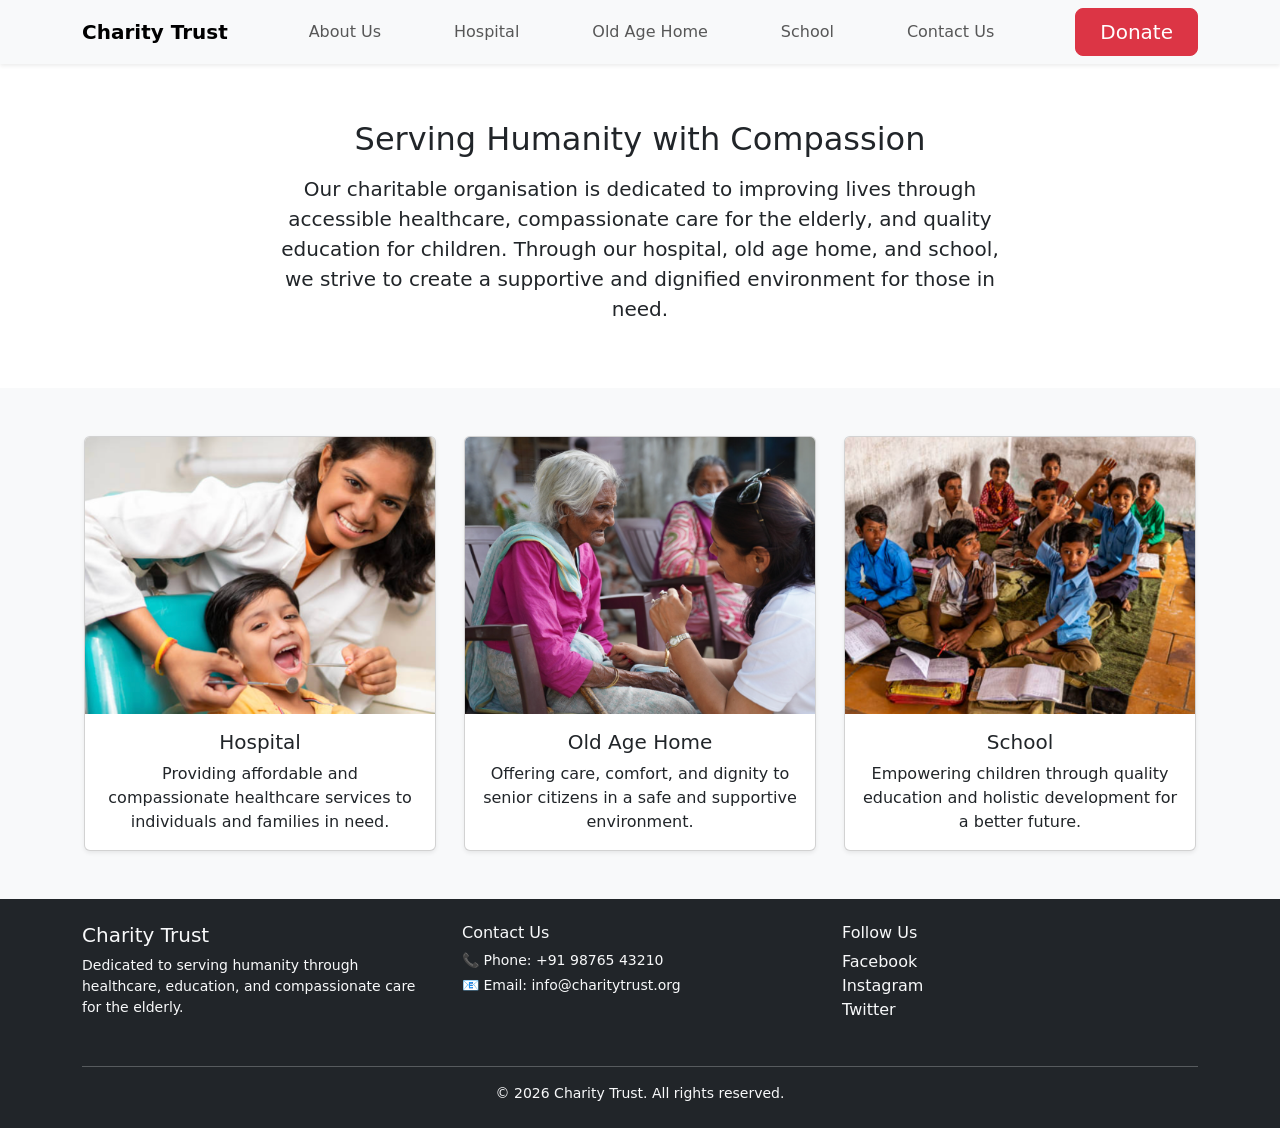
==== index.html @ 0a4627bf "Changing  the spacing of the main nav bar + adding secondary nav bar to Hospital page" ====
<!DOCTYPE html>
<html lang="en">
<head>
    <link rel="stylesheet" href="custom.css">
    <meta charset="UTF-8">
    <meta name="viewport" content="width=device-width, initial-scale=1">

    <title>Charitable Organisation</title>

    <!-- Bootstrap CSS CDN -->
    <link 
      href="https://cdn.jsdelivr.net/npm/bootstrap@5.3.2/dist/css/bootstrap.min.css" 
      rel="stylesheet"
    >

    <!-- Custom CSS (for later) -->
    <link rel="stylesheet" href="css/custom.css">
</head>
<body>
     <!-- NAVBAR (copy from index.html) -->
  <nav class="navbar navbar-expand-lg navbar-light bg-light shadow-sm fixed-top">
    <div class="container">
  
      <!-- Organisation Name -->
      <a class="navbar-brand fw-bold" href="index.html">
        Charity Trust
      </a>
  
      <!-- Mobile toggle -->
      <button class="navbar-toggler" type="button" data-bs-toggle="collapse" data-bs-target="#mainNavbar">
        <span class="navbar-toggler-icon"></span>
      </button>
  
      <!-- Navbar content -->
      <div class="collapse navbar-collapse justify-content-center" id="mainNavbar">

        <ul class="navbar-nav flex-grow-1 justify-content-evenly text-center">
          <li class="nav-item">
            <a class="nav-link" href="about.html">About Us</a>
          </li>
          <li class="nav-item">
            <a class="nav-link" href="hospital.html">Hospital</a>
          </li>
          <li class="nav-item">
            <a class="nav-link" href="old-age-home.html">Old Age Home</a>
          </li>
          <li class="nav-item">
            <a class="nav-link" href="school.html">School</a>
          </li>
          <li class="nav-item">
            <a class="nav-link" href="contact.html">Contact Us</a>
          </li>
        </ul>
      
        <!-- Donate Button -->
        <a href="donate.html" class="btn btn-danger btn-lg ms-lg-3 px-4">
          Donate
        </a>
      
      </div>
      
    </div>
  </nav>

      
    <!--home page intro-->
    <section class="py-5">
        <div class="container">
          <div class="row justify-content-center">
            <div class="col-lg-8 text-center">
      
              <h2 class="mb-3">Serving Humanity with Compassion</h2>
      
              <p class="lead">
                Our charitable organisation is dedicated to improving lives through
                accessible healthcare, compassionate care for the elderly, and
                quality education for children. Through our hospital, old age home,
                and school, we strive to create a supportive and dignified environment
                for those in need.
              </p>
      
            </div>
          </div>
        </div>
      </section>
    
    <!-- home page cards-->
    <section class="py-5 bg-light">
        <div class="container">
      
          <div class="row justify-content-center g-4">
      
            <!-- Hospital Card -->
            <div class="col-lg-4 col-md-6">
              <a href="hospital.html" class="text-decoration-none text-dark">
                <div class="card h-100 shadow-sm mx-auto" style="max-width: 22rem;">
                  <img src="hospital_card_img.png" class="card-img-top" alt="Hospital">
                  <div class="card-body text-center">
                    <h5 class="card-title">Hospital</h5>
                    <p class="card-text">
                      Providing affordable and compassionate healthcare services
                      to individuals and families in need.
                    </p>
                  </div>
                </div>
              </a>
            </div>
      
            <!-- Old Age Home Card -->
            <div class="col-lg-4 col-md-6">
              <a href="old-age-home.html" class="text-decoration-none text-dark">
                <div class="card h-100 shadow-sm mx-auto" style="max-width: 22rem;">
                  <img src="oah_card_img.png" class="card-img-top" alt="Old Age Home">
                  <div class="card-body text-center">
                    <h5 class="card-title">Old Age Home</h5>
                    <p class="card-text">
                      Offering care, comfort, and dignity to senior citizens
                      in a safe and supportive environment.
                    </p>
                  </div>
                </div>
              </a>
            </div>
      
            <!-- School Card -->
            <div class="col-lg-4 col-md-6">
              <a href="school.html" class="text-decoration-none text-dark">
                <div class="card h-100 shadow-sm mx-auto" style="max-width: 22rem;">
                  <img src="school_card_img.png" class="card-img-top" alt="School">
                  <div class="card-body text-center">
                    <h5 class="card-title">School</h5>
                    <p class="card-text">
                      Empowering children through quality education and
                      holistic development for a better future.
                    </p>
                  </div>
                </div>
              </a>
            </div>
      
          </div>
      
        </div>
      </section>

    <!--footer-->
    <footer class="bg-dark text-light py-4">
        <div class="container">
      
          <div class="row">
      
            <!-- Organisation Info -->
            <div class="col-md-4 mb-3">
              <h5>Charity Trust</h5>
              <p class="small">
                Dedicated to serving humanity through healthcare, education,
                and compassionate care for the elderly.
              </p>
            </div>
      
            <!-- Contact Info -->
            <div class="col-md-4 mb-3">
              <h6>Contact Us</h6>
              <p class="small mb-1">📞 Phone: +91 98765 43210</p>
              <p class="small mb-1">📧 Email: info@charitytrust.org</p>
            </div>
      
            <!-- Social Media -->
            <div class="col-md-4 mb-3">
              <h6>Follow Us</h6>
              <a href="#" class="text-light text-decoration-none d-block">Facebook</a>
              <a href="#" class="text-light text-decoration-none d-block">Instagram</a>
              <a href="#" class="text-light text-decoration-none d-block">Twitter</a>
            </div>
      
          </div>
      
          <hr class="border-light">
      
          <div class="text-center small">
            © 2026 Charity Trust. All rights reserved.
          </div>
      
        </div>
      </footer>
      
      
      

    <!-- Content will go here -->

    <!-- Bootstrap JS CDN -->
    <script 
      src="https://cdn.jsdelivr.net/npm/bootstrap@5.3.2/dist/js/bootstrap.bundle.min.js">
    </script>

    <!-- Custom JS (optional) -->
    <script src="js/script.js"></script>

</body>
</html>
---- custom.css ----
html, body {
    height: 100%;
    margin: 0;
  }
  
  body {
    display: flex;
    flex-direction: column;
  }
  
  footer {
    margin-top: auto;
  }
  
  section {
    scroll-margin-top: 70px; /* height of sticky navbar */
  }

  body {
    padding-top: 70px; /* Adjust based on navbar height */
  }
  
  .doctors-row {
    display: flex;
    flex-wrap: wrap;
  }
  
  .doctor-col {
    width: 20%;           /* 5 cards per row */
    padding: 12px;
  }
  
  /* Tablet */
  @media (max-width: 992px) {
    .doctor-col {
      width: 33.33%;      /* 3 per row */
    }
  }
  
  /* Mobile */
  @media (max-width: 576px) {
    .doctor-col {
      width: 50%;         /* 2 per row */
    }
  }

  .doctor-card img {
    height: 180px;
    object-fit: cover;
  }
  
    
/* Height of main navbar */
:root {
  --main-navbar-height: 72px;
  --secondary-navbar-height: 0px;
}

/* Push secondary navbar below main navbar */
.secondary-navbar {
  top: var(--main-navbar-height);
  z-index: 1020; /* below primary navbar (Bootstrap uses 1030) */
}

/* Push page content below both navbars */
body {
  padding-top: calc(
    var(--main-navbar-height) + var(--secondary-navbar-height)
  );
}

/* Anchor link offset (VERY important) */
section {
  scroll-margin-top: calc(
    var(--main-navbar-height) + var(--secondary-navbar-height) + 10px
  );
}
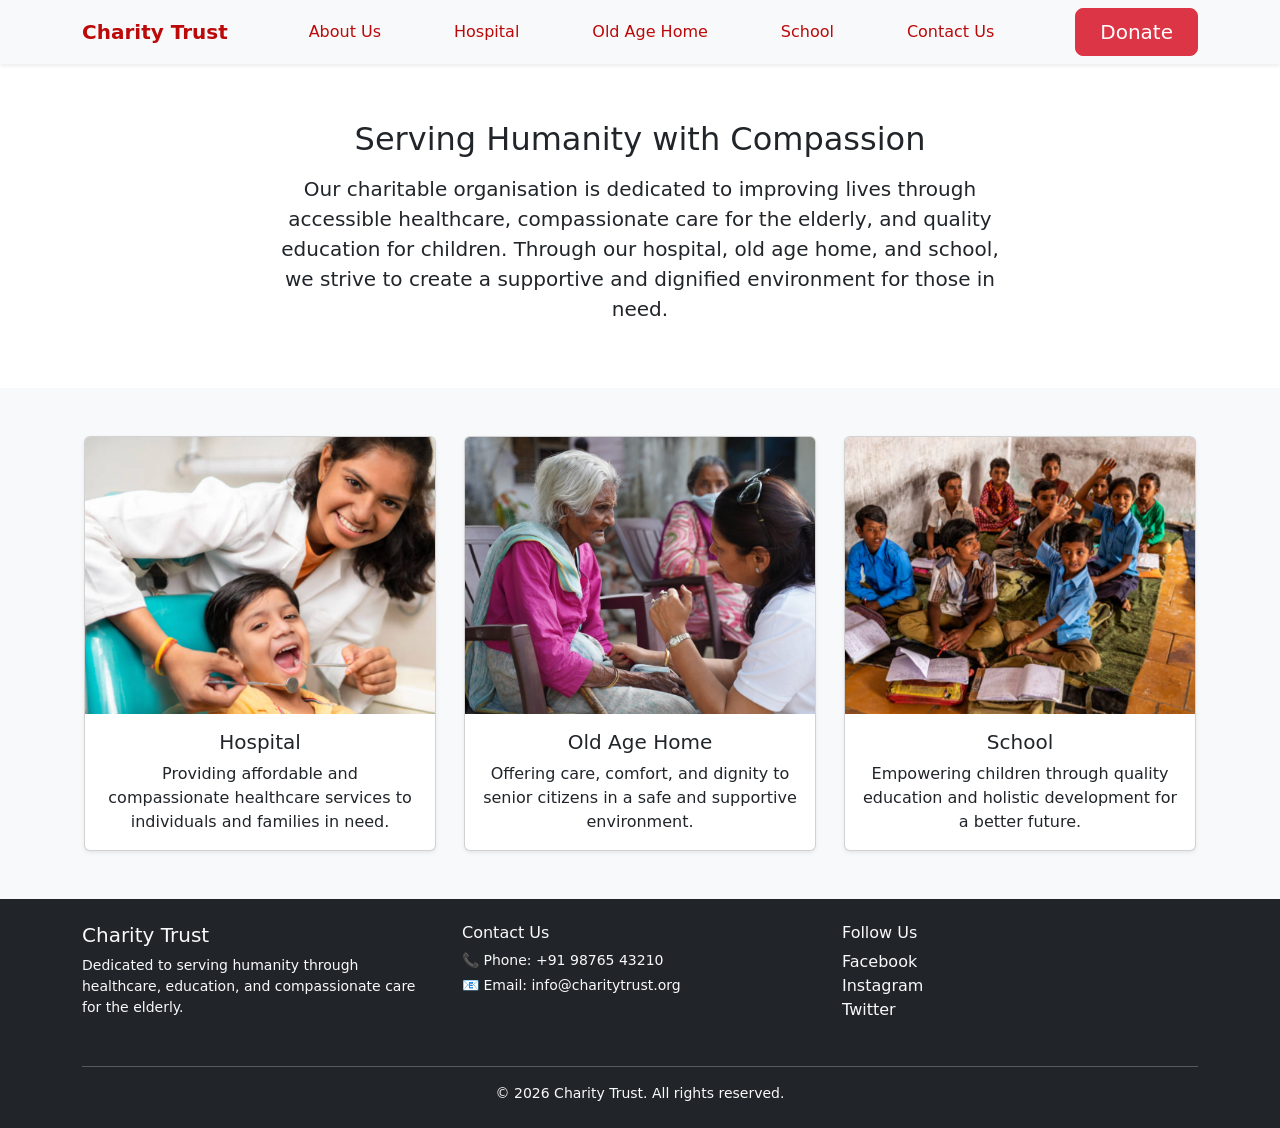
==== commit a2175e1f: "Changed main nav-bar color" ====
--- a/index.html
+++ b/index.html
@@ -22,7 +22,7 @@
     <div class="container">
   
       <!-- Organisation Name -->
-      <a class="navbar-brand fw-bold" href="index.html">
+      <a class="navbar-brand fw-bold" href="index.html" style="color: rgb(188, 9, 9);">
         Charity Trust
       </a>
   
@@ -33,32 +33,47 @@
   
       <!-- Navbar content -->
       <div class="collapse navbar-collapse justify-content-center" id="mainNavbar">
-
+  
         <ul class="navbar-nav flex-grow-1 justify-content-evenly text-center">
           <li class="nav-item">
-            <a class="nav-link" href="about.html">About Us</a>
-          </li>
-          <li class="nav-item">
-            <a class="nav-link" href="hospital.html">Hospital</a>
-          </li>
-          <li class="nav-item">
-            <a class="nav-link" href="old-age-home.html">Old Age Home</a>
-          </li>
-          <li class="nav-item">
-            <a class="nav-link" href="school.html">School</a>
-          </li>
-          <li class="nav-item">
-            <a class="nav-link" href="contact.html">Contact Us</a>
+            <a class="nav-link" href="about.html"
+               style="color: rgb(188, 9, 9)">
+              About Us
+            </a>
+          </li>
+          <li class="nav-item">
+            <a class="nav-link" href="hospital.html"
+               style="color: rgb(188, 9, 9);">
+              Hospital
+            </a>
+          </li>
+          <li class="nav-item">
+            <a class="nav-link" href="old-age-home.html"
+               style="color: rgb(188, 9, 9);">
+              Old Age Home
+            </a>
+          </li>
+          <li class="nav-item">
+            <a class="nav-link" href="school.html"
+               style="color: rgb(188, 9, 9);">
+              School
+            </a>
+          </li>
+          <li class="nav-item">
+            <a class="nav-link" href="contact.html"
+               style="color: rgb(188, 9, 9);">
+              Contact Us
+            </a>
           </li>
         </ul>
-      
+  
         <!-- Donate Button -->
         <a href="donate.html" class="btn btn-danger btn-lg ms-lg-3 px-4">
           Donate
         </a>
-      
+  
       </div>
-      
+  
     </div>
   </nav>
 
--- a/custom.css
+++ b/custom.css
@@ -75,3 +75,6 @@
     var(--main-navbar-height) + var(--secondary-navbar-height) + 10px
   );
 }
+
+
+
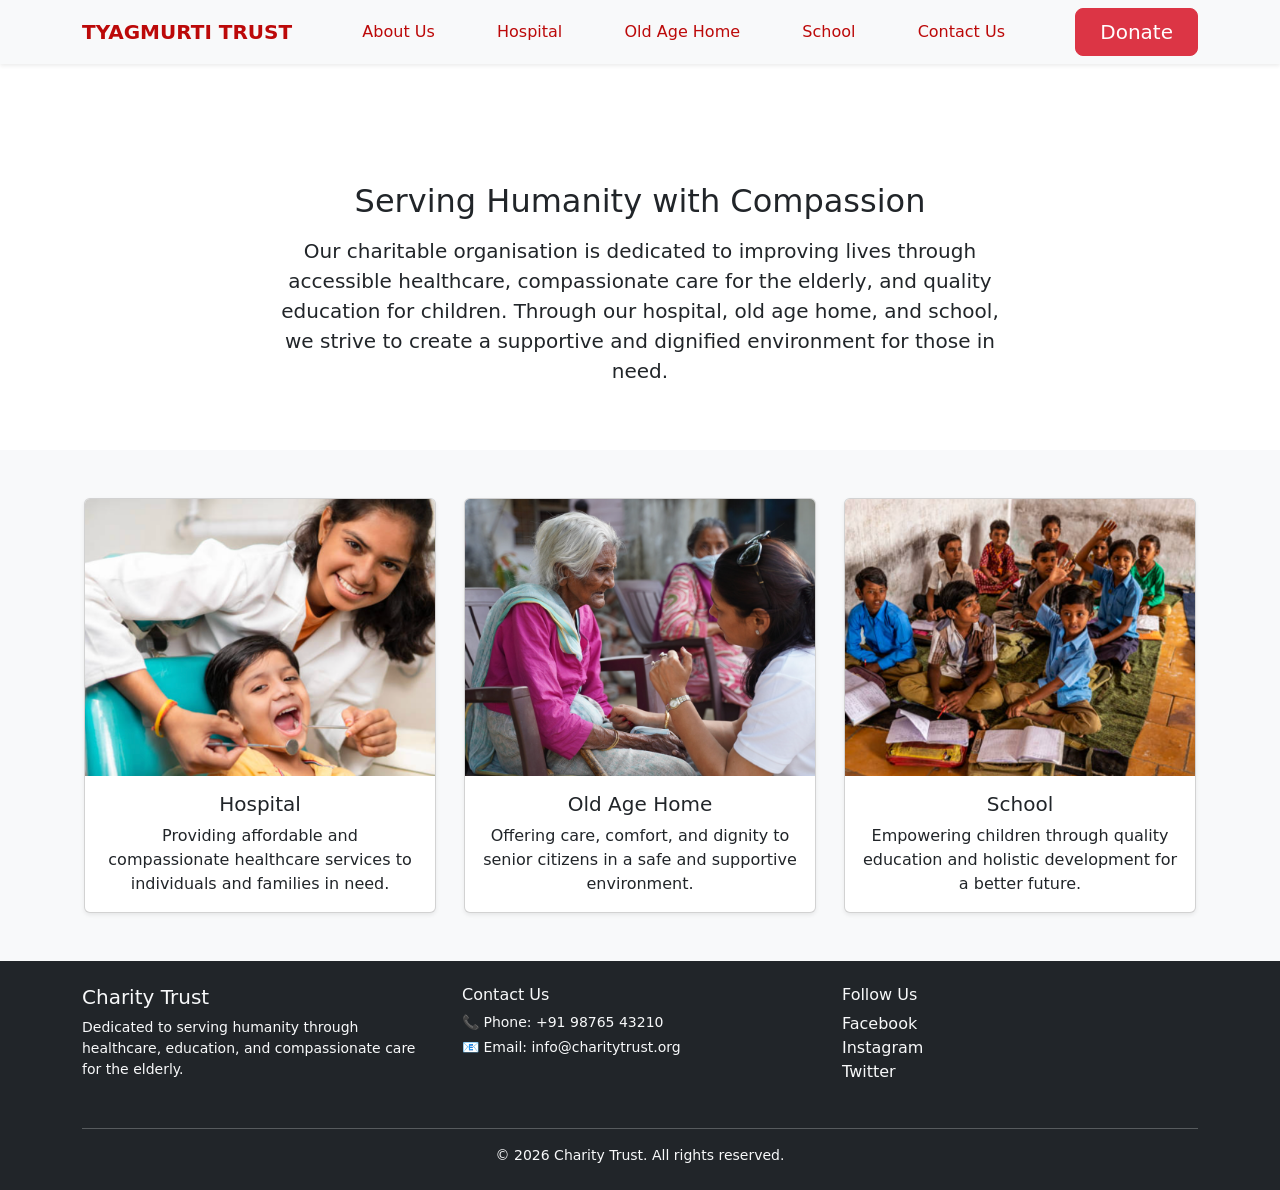
==== commit 9ed998f4: "Changed name of trust" ====
--- a/index.html
+++ b/index.html
@@ -23,7 +23,7 @@
   
       <!-- Organisation Name -->
       <a class="navbar-brand fw-bold" href="index.html" style="color: rgb(188, 9, 9);">
-        Charity Trust
+        TYAGMURTI TRUST
       </a>
   
       <!-- Mobile toggle -->
--- a/custom.css
+++ b/custom.css
@@ -1,80 +1,333 @@
+/* 
+----------------------------------
+----------------------------------
+GLOBAL STYLES & LAYOUT 
+--------------------------------
+--------------------------------*/
+:root {
+  --main-navbar-height: 70px;
+}
+
 html, body {
-    height: 100%;
-    margin: 0;
-  }
-  
-  body {
-    display: flex;
-    flex-direction: column;
-  }
-  
-  footer {
-    margin-top: auto;
-  }
-  
-  section {
-    scroll-margin-top: 70px; /* height of sticky navbar */
-  }
-
-  body {
-    padding-top: 70px; /* Adjust based on navbar height */
-  }
-  
-  .doctors-row {
-    display: flex;
-    flex-wrap: wrap;
-  }
-  
-  .doctor-col {
-    width: 20%;           /* 5 cards per row */
-    padding: 12px;
-  }
-  
-  /* Tablet */
-  @media (max-width: 992px) {
-    .doctor-col {
-      width: 33.33%;      /* 3 per row */
-    }
-  }
-  
-  /* Mobile */
-  @media (max-width: 576px) {
-    .doctor-col {
-      width: 50%;         /* 2 per row */
-    }
-  }
-
-  .doctor-card img {
-    height: 180px;
-    object-fit: cover;
-  }
-  
-    
-/* Height of main navbar */
-:root {
-  --main-navbar-height: 72px;
-  --secondary-navbar-height: 0px;
-}
-
-/* Push secondary navbar below main navbar */
-.secondary-navbar {
-  top: var(--main-navbar-height);
-  z-index: 1020; /* below primary navbar (Bootstrap uses 1030) */
-}
-
-/* Push page content below both navbars */
+  height: 100%;
+  margin: 0;
+}
+
 body {
-  padding-top: calc(
-    var(--main-navbar-height) + var(--secondary-navbar-height)
-  );
-}
-
-/* Anchor link offset (VERY important) */
+  display: flex;
+  flex-direction: column;
+  padding-top: calc(var(--main-navbar-height) + 64px);
+}
+
+footer {
+  margin-top: auto;
+}
+
 section {
   scroll-margin-top: calc(
     var(--main-navbar-height) + var(--secondary-navbar-height) + 10px
   );
 }
 
-
-
+/* 
+----------------------------------
+----------------------------------
+SECONDARY NAVIGATION 
+----------------------------------*/
+----------------------------------
+.secondary-navbar {
+  top: 1000px;
+  z-index: 1020; /* below primary navbar */
+}
+
+#secondaryNavbar {
+  background-color: #d6d6d6 !important;
+}
+
+#secondaryNavbar .nav-link,
+#secondaryNavbar .navbar-brand {
+  color: #333;
+}
+
+.side-nav .nav-link {
+  color: #222;
+  padding: 0.65rem 1rem;
+  border-radius: 6px;
+  margin: 4px 0;
+  transition: background-color 0.2s ease, color 0.2s ease;
+}
+
+.side-nav .nav-link:hover {
+  background-color: #c2c2c2;
+  color: #000;
+}
+
+.side-nav .nav-link.active {
+  background-color: #b0b0b0;
+  color: #000;
+  font-weight: 600;
+}
+
+/* 
+----------------------------------
+----------------------------------
+PRIMARY NAVIGATION 
+----------------------------------
+----------------------------------
+*/
+#primaryNavbar .nav-link.active {
+  background-color: transparent !important;
+}
+
+#primaryNavbar .nav-link {
+  position: relative;
+  font-weight: 500;
+}
+
+#primaryNavbar .nav-link.active::after {
+  content: "";
+  position: absolute;
+  left: 0;
+  bottom: -5px;
+  width: 100%;
+  height: 3px;
+  background-color: rgb(188, 9, 9);
+  border-radius: 2px;
+}
+
+
+/* 
+----------------------------------
+----------------------------------
+DOCTOR CARDS & GRID 
+----------------------------------
+----------------------------------*/
+.doctors-row {
+  display: flex;
+  flex-wrap: wrap;
+}
+
+.doctor-col {
+  width: 20%;           /* 5 cards per row */
+  padding: 12px;
+}
+
+.doctor-card img {
+  height: 180px;
+  object-fit: cover;
+}
+
+@media (max-width: 992px) {
+  .doctor-col {
+    width: 33.33%;      /* 3 per row */
+  }
+}
+
+@media (max-width: 576px) {
+  .doctor-col {
+    width: 50%;         /* 2 per row */
+  }
+}
+
+/* 
+----------------------------------
+----------------------------------
+GALLERY & MASONRY 
+----------------------------------
+----------------------------------*/
+.gallery-masonry {
+  column-count: 3;
+  column-gap: 1.5rem;
+}
+
+.gallery-item {
+  break-inside: avoid;
+  margin-bottom: 1.5rem;
+  position: relative;
+  overflow: hidden;
+}
+
+.gallery-item img {
+  width: 100%;
+  display: block;
+  border-radius: 4px;
+}
+
+.gallery-item figcaption {
+  position: absolute;
+  inset: 0;
+  background: rgba(0, 0, 0, 0.55);
+  color: #fff;
+  display: flex;
+  align-items: center;
+  justify-content: center;
+  text-align: center;
+  font-size: 0.95rem;
+  opacity: 0;
+  transition: opacity 0.3s ease;
+  padding: 1rem;
+}
+
+@media (hover: hover) {
+  .gallery-item:hover figcaption {
+    opacity: 1;
+  }
+}
+
+@media (max-width: 768px) {
+  .gallery-masonry {
+    column-count: 1;
+  }
+
+  .gallery-item figcaption {
+    position: static;
+    background: none;
+    color: #333;
+    opacity: 1;
+    font-size: 0.9rem;
+    padding: 0.5rem 0 0;
+    text-align: left;
+  }
+}
+
+/* 
+----------------------------------
+----------------------------------
+SHARED HEADING ELEMENTS 
+----------------------------------
+----------------------------------*/
+.heading-overlay {
+  background: rgba(0, 0, 0, 0.45); /* controls translucency */
+  width: 100%;
+  height: 100%;
+  display: flex;
+  align-items: center;
+  padding: 4rem 0;
+}
+
+/* HOSPITAL SECTION */
+.hospital-heading {
+  background-image: url("hospital_page_heading.png");
+  background-size: cover;
+  background-position: center;
+  background-repeat: no-repeat;
+  min-height: 300px;
+  display: flex;
+  align-items: center;
+}
+
+.hospital-name {
+  color: #ffffff;
+  font-size: 2.5rem;
+  font-weight: 600;
+  letter-spacing: 0.5px;
+  margin-bottom: 0.5rem;
+}
+
+.hospital-tagline {
+  color: #eaeaea;
+  font-size: 1.1rem;
+  font-weight: 400;
+}
+
+@media (max-width: 768px) {
+  .hospital-heading {
+    min-height: 220px;
+  }
+  .hospital-name {
+    font-size: 2rem;
+  }
+  .hospital-tagline {
+    font-size: 1rem;
+  }
+}
+
+/* 
+----------------------------------
+----------------------------------
+SCHOOL SECTION 
+----------------------------------
+----------------------------------*/
+.school-heading {
+  background-image: url("school_page_heading.png");
+  background-size: cover;
+  background-position: center;
+  background-repeat: no-repeat;
+  min-height: 300px;
+  display: flex;
+  align-items: center;
+}
+
+.school-name {
+  color: #ffffff;
+  font-size: 2.5rem;
+  font-weight: 600;
+  letter-spacing: 0.5px;
+  margin-bottom: 0.5rem;
+}
+
+.school-tagline {
+  color: #eaeaea;
+  font-size: 1.1rem;
+  font-weight: 400;
+}
+
+/* 
+----------------------------------
+----------------------------------
+OLD AGE HOME SECTION 
+----------------------------------
+----------------------------------*/
+.old-age-home-heading{
+  background-image: url("oah_page_heading.png");
+  background-size: cover;
+  background-position: center;
+  background-repeat: no-repeat;
+  min-height: 300px;
+  display: flex;
+  align-items: center;
+}
+
+.oah-name {
+  color: #ffffff;
+  font-size: 2.5rem;
+  font-weight: 600;
+  letter-spacing: 0.5px;
+  margin-bottom: 0.5rem;
+}
+
+.oah-tagline {
+  color: #eaeaea;
+  font-size: 1.1rem;
+  font-weight: 400;
+}
+
+/* 
+----------------------------------
+----------------------------------
+DEPRECATED / COMMENTED STYLES 
+MAKING GALLERY IMAGES SMALLER
+----------------------------------
+----------------------------------
+.gallery-masonry {
+  column-count: 4;       
+  column-gap: 15px;
+}
+
+.gallery-item {
+  margin-bottom: 15px;
+}
+
+.gallery-item img {
+  width: 90%;            
+  display: block;
+  margin: 0 auto;       
+  border-radius: 8px;
+}
+
+.gallery-item figcaption {
+  text-align: center;
+  font-size: 0.9rem;
+  margin-top: 6px;
+}
+*/
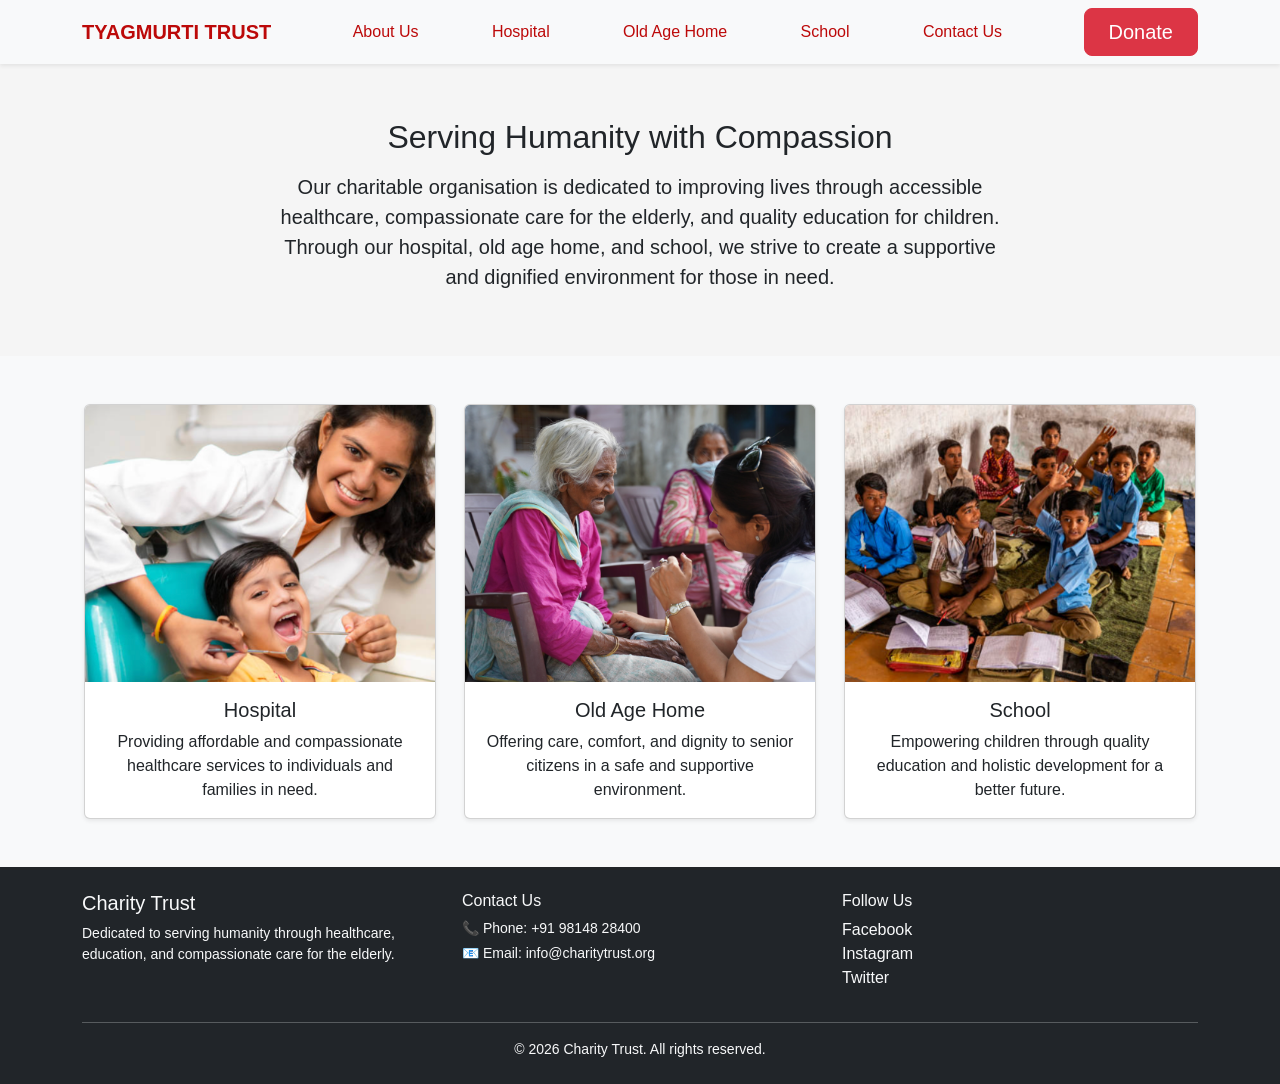
==== commit 5bec9512: "cleaning up code : creating common file for navbars and footer; creating common css file" ====
--- a/index.html
+++ b/index.html
@@ -1,217 +1,98 @@
 <!DOCTYPE html>
 <html lang="en">
 <head>
-    <link rel="stylesheet" href="custom.css">
-    <meta charset="UTF-8">
-    <meta name="viewport" content="width=device-width, initial-scale=1">
+  <meta charset="UTF-8">
+  <meta name="viewport" content="width=device-width, initial-scale=1">
+  <title>Charitable Organisation | Tyagmurti Trust</title>
 
-    <title>Charitable Organisation</title>
+  <link href="https://cdn.jsdelivr.net/npm/bootstrap@5.3.2/dist/css/bootstrap.min.css" rel="stylesheet">
+  <link rel="stylesheet" href="css/custom.css">
+</head>
 
-    <!-- Bootstrap CSS CDN -->
-    <link 
-      href="https://cdn.jsdelivr.net/npm/bootstrap@5.3.2/dist/css/bootstrap.min.css" 
-      rel="stylesheet"
-    >
+<body data-page="index">
 
-    <!-- Custom CSS (for later) -->
-    <link rel="stylesheet" href="css/custom.css">
-</head>
-<body>
-     <!-- NAVBAR (copy from index.html) -->
-  <nav class="navbar navbar-expand-lg navbar-light bg-light shadow-sm fixed-top">
+  <!-- Primary navbar injected here by navbar-loader.js -->
+  <div id="primary-navbar-placeholder"></div>
+
+  <!-- Home intro -->
+  <section class="py-5">
     <div class="container">
-  
-      <!-- Organisation Name -->
-      <a class="navbar-brand fw-bold" href="index.html" style="color: rgb(188, 9, 9);">
-        TYAGMURTI TRUST
-      </a>
-  
-      <!-- Mobile toggle -->
-      <button class="navbar-toggler" type="button" data-bs-toggle="collapse" data-bs-target="#mainNavbar">
-        <span class="navbar-toggler-icon"></span>
-      </button>
-  
-      <!-- Navbar content -->
-      <div class="collapse navbar-collapse justify-content-center" id="mainNavbar">
-  
-        <ul class="navbar-nav flex-grow-1 justify-content-evenly text-center">
-          <li class="nav-item">
-            <a class="nav-link" href="about.html"
-               style="color: rgb(188, 9, 9)">
-              About Us
-            </a>
-          </li>
-          <li class="nav-item">
-            <a class="nav-link" href="hospital.html"
-               style="color: rgb(188, 9, 9);">
-              Hospital
-            </a>
-          </li>
-          <li class="nav-item">
-            <a class="nav-link" href="old-age-home.html"
-               style="color: rgb(188, 9, 9);">
-              Old Age Home
-            </a>
-          </li>
-          <li class="nav-item">
-            <a class="nav-link" href="school.html"
-               style="color: rgb(188, 9, 9);">
-              School
-            </a>
-          </li>
-          <li class="nav-item">
-            <a class="nav-link" href="contact.html"
-               style="color: rgb(188, 9, 9);">
-              Contact Us
-            </a>
-          </li>
-        </ul>
-  
-        <!-- Donate Button -->
-        <a href="donate.html" class="btn btn-danger btn-lg ms-lg-3 px-4">
-          Donate
-        </a>
-  
+      <div class="row justify-content-center">
+        <div class="col-lg-8 text-center">
+          <h2 class="mb-3">Serving Humanity with Compassion</h2>
+          <p class="lead">
+            Our charitable organisation is dedicated to improving lives through
+            accessible healthcare, compassionate care for the elderly, and
+            quality education for children. Through our hospital, old age home,
+            and school, we strive to create a supportive and dignified environment
+            for those in need.
+          </p>
+        </div>
       </div>
-  
     </div>
-  </nav>
+  </section>
 
-      
-    <!--home page intro-->
-    <section class="py-5">
-        <div class="container">
-          <div class="row justify-content-center">
-            <div class="col-lg-8 text-center">
-      
-              <h2 class="mb-3">Serving Humanity with Compassion</h2>
-      
-              <p class="lead">
-                Our charitable organisation is dedicated to improving lives through
-                accessible healthcare, compassionate care for the elderly, and
-                quality education for children. Through our hospital, old age home,
-                and school, we strive to create a supportive and dignified environment
-                for those in need.
-              </p>
-      
+  <!-- Service cards -->
+  <section class="py-5 bg-light">
+    <div class="container">
+      <div class="row justify-content-center g-4">
+
+        <!-- Hospital Card -->
+        <div class="col-lg-4 col-md-6">
+          <a href="hospital.html" class="text-decoration-none text-dark">
+            <div class="card h-100 shadow-sm mx-auto" style="max-width: 22rem;">
+              <img src="images/home_images/hospital_card_img.png" class="card-img-top" alt="Hospital">
+              <div class="card-body text-center">
+                <h5 class="card-title">Hospital</h5>
+                <p class="card-text">
+                  Providing affordable and compassionate healthcare services
+                  to individuals and families in need.
+                </p>
+              </div>
             </div>
-          </div>
+          </a>
         </div>
-      </section>
-    
-    <!-- home page cards-->
-    <section class="py-5 bg-light">
-        <div class="container">
-      
-          <div class="row justify-content-center g-4">
-      
-            <!-- Hospital Card -->
-            <div class="col-lg-4 col-md-6">
-              <a href="hospital.html" class="text-decoration-none text-dark">
-                <div class="card h-100 shadow-sm mx-auto" style="max-width: 22rem;">
-                  <img src="hospital_card_img.png" class="card-img-top" alt="Hospital">
-                  <div class="card-body text-center">
-                    <h5 class="card-title">Hospital</h5>
-                    <p class="card-text">
-                      Providing affordable and compassionate healthcare services
-                      to individuals and families in need.
-                    </p>
-                  </div>
-                </div>
-              </a>
+
+        <!-- Old Age Home Card -->
+        <div class="col-lg-4 col-md-6">
+          <a href="old-age-home.html" class="text-decoration-none text-dark">
+            <div class="card h-100 shadow-sm mx-auto" style="max-width: 22rem;">
+              <img src="images/home_images/oah_card_img.png" class="card-img-top" alt="Old Age Home">
+              <div class="card-body text-center">
+                <h5 class="card-title">Old Age Home</h5>
+                <p class="card-text">
+                  Offering care, comfort, and dignity to senior citizens
+                  in a safe and supportive environment.
+                </p>
+              </div>
             </div>
-      
-            <!-- Old Age Home Card -->
-            <div class="col-lg-4 col-md-6">
-              <a href="old-age-home.html" class="text-decoration-none text-dark">
-                <div class="card h-100 shadow-sm mx-auto" style="max-width: 22rem;">
-                  <img src="oah_card_img.png" class="card-img-top" alt="Old Age Home">
-                  <div class="card-body text-center">
-                    <h5 class="card-title">Old Age Home</h5>
-                    <p class="card-text">
-                      Offering care, comfort, and dignity to senior citizens
-                      in a safe and supportive environment.
-                    </p>
-                  </div>
-                </div>
-              </a>
+          </a>
+        </div>
+
+        <!-- School Card -->
+        <div class="col-lg-4 col-md-6">
+          <a href="school.html" class="text-decoration-none text-dark">
+            <div class="card h-100 shadow-sm mx-auto" style="max-width: 22rem;">
+              <img src="images/home_images/school_card_img.png" class="card-img-top" alt="School">
+              <div class="card-body text-center">
+                <h5 class="card-title">School</h5>
+                <p class="card-text">
+                  Empowering children through quality education and
+                  holistic development for a better future.
+                </p>
+              </div>
             </div>
-      
-            <!-- School Card -->
-            <div class="col-lg-4 col-md-6">
-              <a href="school.html" class="text-decoration-none text-dark">
-                <div class="card h-100 shadow-sm mx-auto" style="max-width: 22rem;">
-                  <img src="school_card_img.png" class="card-img-top" alt="School">
-                  <div class="card-body text-center">
-                    <h5 class="card-title">School</h5>
-                    <p class="card-text">
-                      Empowering children through quality education and
-                      holistic development for a better future.
-                    </p>
-                  </div>
-                </div>
-              </a>
-            </div>
-      
-          </div>
-      
+          </a>
         </div>
-      </section>
 
-    <!--footer-->
-    <footer class="bg-dark text-light py-4">
-        <div class="container">
-      
-          <div class="row">
-      
-            <!-- Organisation Info -->
-            <div class="col-md-4 mb-3">
-              <h5>Charity Trust</h5>
-              <p class="small">
-                Dedicated to serving humanity through healthcare, education,
-                and compassionate care for the elderly.
-              </p>
-            </div>
-      
-            <!-- Contact Info -->
-            <div class="col-md-4 mb-3">
-              <h6>Contact Us</h6>
-              <p class="small mb-1">📞 Phone: +91 98765 43210</p>
-              <p class="small mb-1">📧 Email: info@charitytrust.org</p>
-            </div>
-      
-            <!-- Social Media -->
-            <div class="col-md-4 mb-3">
-              <h6>Follow Us</h6>
-              <a href="#" class="text-light text-decoration-none d-block">Facebook</a>
-              <a href="#" class="text-light text-decoration-none d-block">Instagram</a>
-              <a href="#" class="text-light text-decoration-none d-block">Twitter</a>
-            </div>
-      
-          </div>
-      
-          <hr class="border-light">
-      
-          <div class="text-center small">
-            © 2026 Charity Trust. All rights reserved.
-          </div>
-      
-        </div>
-      </footer>
-      
-      
-      
+      </div>
+    </div>
+  </section>
 
-    <!-- Content will go here -->
+  <!-- Footer injected here by navbar-loader.js -->
+  <div id="footer-placeholder"></div>
 
-    <!-- Bootstrap JS CDN -->
-    <script 
-      src="https://cdn.jsdelivr.net/npm/bootstrap@5.3.2/dist/js/bootstrap.bundle.min.js">
-    </script>
-
-    <!-- Custom JS (optional) -->
-    <script src="js/script.js"></script>
-
+  <script src="https://cdn.jsdelivr.net/npm/bootstrap@5.3.2/dist/js/bootstrap.bundle.min.js"></script>
+  <script src="js/navbar-loader.js" defer></script>
 </body>
-</html>
-
+</html>
--- a/css/custom.css
+++ b/css/custom.css
@@ -0,0 +1,306 @@
+/* =============================================================
+   custom.css — Tyagmurti Trust Website
+   All styles for this project live here.
+   Sections:
+     1. CSS Variables & Reset
+     2. Base / Body
+     3. Primary Navbar
+     4. Secondary Navbar
+     5. Page Heading Banners
+     6. Doctor Cards & Grid
+     7. Gallery (Masonry)
+     8. Footer
+     9. Utilities / Deprecated
+   ============================================================= */
+
+
+/* ─────────────────────────────────────────────────────────────
+   1. CSS VARIABLES & RESET
+   ───────────────────────────────────────────────────────────── */
+   :root {
+    --brand-red:              rgb(188, 9, 9);
+    --secondary-navbar-bg:    #d6d6d6;
+    --secondary-navbar-hover: #c2c2c2;
+    --secondary-navbar-active:#b0b0b0;
+    --secondary-link-color:   #222;
+  }
+  
+  html, body {
+    height: 100%;
+    margin: 0;
+  }
+  
+  
+  /* ─────────────────────────────────────────────────────────────
+     2. BASE / BODY
+     (Merged from style.css)
+     ───────────────────────────────────────────────────────────── */
+  body {
+    font-family: Arial, sans-serif;
+    background-color: #f5f5f5;
+    display: flex;
+    flex-direction: column;
+  
+    /* Default top padding for pages WITHOUT a secondary navbar.
+       Pages with a secondary navbar override this dynamically
+       via navbar-loader.js */
+    padding-top: 70px;
+  }
+  
+  footer {
+    margin-top: auto;
+  }
+  
+  /* Offset anchor scrolling so fixed navbars don't overlap headings.
+     Pages with a secondary navbar override this dynamically via JS. */
+  section[id] {
+    scroll-margin-top: 80px;
+  }
+  
+  
+  /* ─────────────────────────────────────────────────────────────
+     3. PRIMARY NAVBAR
+     ───────────────────────────────────────────────────────────── */
+  
+  /* Underline indicator for the active page link */
+  #primaryNavbar .nav-link {
+    position: relative;
+    font-weight: 500;
+  }
+  
+  #primaryNavbar .nav-link.active {
+    background-color: transparent !important;
+  }
+  
+  #primaryNavbar .nav-link.active::after {
+    content: "";
+    position: absolute;
+    left: 0;
+    bottom: -5px;
+    width: 100%;
+    height: 3px;
+    background-color: var(--brand-red);
+    border-radius: 2px;
+  }
+  
+  
+  /* ─────────────────────────────────────────────────────────────
+     4. SECONDARY NAVBAR
+     Fixed just below the primary navbar via navbar-loader.js.
+     ───────────────────────────────────────────────────────────── */
+  #secondaryNavbar {
+    position: fixed;
+    /* `top` is set dynamically by navbar-loader.js */
+    width: 100%;
+    z-index: 1029; /* one below Bootstrap's fixed-top (1030) */
+    background-color: var(--secondary-navbar-bg) !important;
+  }
+  
+  #secondaryNavbar .navbar-brand,
+  #secondaryNavbar .nav-link {
+    color: #333;
+  }
+  
+  /* Link states */
+  .side-nav .nav-link {
+    color: var(--secondary-link-color);
+    padding: 0.65rem 1rem;
+    border-radius: 6px;
+    margin: 4px 0;
+    transition: background-color 0.2s ease, color 0.2s ease;
+  }
+  
+  .side-nav .nav-link:hover {
+    background-color: var(--secondary-navbar-hover);
+    color: #000;
+  }
+  
+  .side-nav .nav-link.active {
+    background-color: var(--secondary-navbar-active);
+    color: #000;
+    font-weight: 600;
+  }
+  
+  
+  /* ─────────────────────────────────────────────────────────────
+     5. PAGE HEADING BANNERS
+     Full-width hero image at the top of Hospital / OAH / School.
+     ───────────────────────────────────────────────────────────── */
+  
+  /* Shared overlay that darkens every banner image */
+  .heading-overlay {
+    background: rgba(0, 0, 0, 0.45);
+    width: 100%;
+    height: 100%;
+    display: flex;
+    align-items: center;
+    padding: 4rem 0;
+  }
+  
+  /* Shared text styles used by all three banners */
+  .hospital-name,
+  .oah-name,
+  .school-name {
+    color: #ffffff;
+    font-size: 2.5rem;
+    font-weight: 600;
+    letter-spacing: 0.5px;
+    margin-bottom: 0.5rem;
+  }
+  
+  .hospital-tagline,
+  .oah-tagline,
+  .school-tagline {
+    color: #eaeaea;
+    font-size: 1.1rem;
+    font-weight: 400;
+  }
+  
+  /* --- Hospital banner --- */
+  .hospital-heading {
+    background-image: url("../images/hospital_images/hospital_page_heading.png");
+    background-size: cover;
+    background-position: center;
+    background-repeat: no-repeat;
+    min-height: 300px;
+    display: flex;
+    align-items: center;
+  }
+  
+  /* --- Old Age Home banner --- */
+  .old-age-home-heading {
+    background-image: url("../images/oah_images/oah_page_heading.png");
+    background-size: cover;
+    background-position: center;
+    background-repeat: no-repeat;
+    min-height: 300px;
+    display: flex;
+    align-items: center;
+  }
+  
+  /* --- School banner --- */
+  .school-heading {
+    background-image: url("../images/school_images/school_page_heading.png");
+    background-size: cover;
+    background-position: center;
+    background-repeat: no-repeat;
+    min-height: 300px;
+    display: flex;
+    align-items: center;
+  }
+  
+  /* Responsive: shrink banner height on small screens */
+  @media (max-width: 768px) {
+    .hospital-heading,
+    .old-age-home-heading,
+    .school-heading {
+      min-height: 220px;
+    }
+  
+    .hospital-name,
+    .oah-name,
+    .school-name {
+      font-size: 2rem;
+    }
+  
+    .hospital-tagline,
+    .oah-tagline,
+    .school-tagline {
+      font-size: 1rem;
+    }
+  }
+  
+  
+  /* ─────────────────────────────────────────────────────────────
+     6. DOCTOR CARDS & GRID
+     ───────────────────────────────────────────────────────────── */
+  .doctors-row {
+    display: flex;
+    flex-wrap: wrap;
+  }
+  
+  .doctor-col {
+    width: 20%; /* 5 cards per row on large screens */
+    padding: 12px;
+  }
+  
+  .doctor-card img {
+    height: 180px;
+    object-fit: cover;
+  }
+  
+  @media (max-width: 992px) {
+    .doctor-col { width: 33.33%; } /* 3 per row */
+  }
+  
+  @media (max-width: 576px) {
+    .doctor-col { width: 50%; }    /* 2 per row */
+  }
+  
+  
+  /* ─────────────────────────────────────────────────────────────
+     7. GALLERY (MASONRY LAYOUT)
+     ───────────────────────────────────────────────────────────── */
+  .gallery-masonry {
+    column-count: 3;
+    column-gap: 1.5rem;
+  }
+  
+  .gallery-item {
+    break-inside: avoid;
+    margin-bottom: 1.5rem;
+    position: relative;
+    overflow: hidden;
+  }
+  
+  .gallery-item img {
+    width: 100%;
+    display: block;
+    border-radius: 4px;
+  }
+  
+  /* Caption: hidden by default, revealed on hover (desktop only) */
+  .gallery-item figcaption {
+    position: absolute;
+    inset: 0;
+    background: rgba(0, 0, 0, 0.55);
+    color: #fff;
+    display: flex;
+    align-items: center;
+    justify-content: center;
+    text-align: center;
+    font-size: 0.95rem;
+    opacity: 0;
+    transition: opacity 0.3s ease;
+    padding: 1rem;
+  }
+  
+  @media (hover: hover) {
+    .gallery-item:hover figcaption {
+      opacity: 1;
+    }
+  }
+  
+  /* Mobile: single column, captions always visible below image */
+  @media (max-width: 768px) {
+    .gallery-masonry {
+      column-count: 1;
+    }
+  
+    .gallery-item figcaption {
+      position: static;
+      background: none;
+      color: #333;
+      opacity: 1;
+      font-size: 0.9rem;
+      padding: 0.5rem 0 0;
+      text-align: left;
+    }
+  }
+  
+  
+  /* ─────────────────────────────────────────────────────────────
+     8. FOOTER
+     (Bootstrap handles most footer styles; add overrides here)
+     ───────────────────────────────────────────────────────────── */
+  /* No custom overrides needed currently */
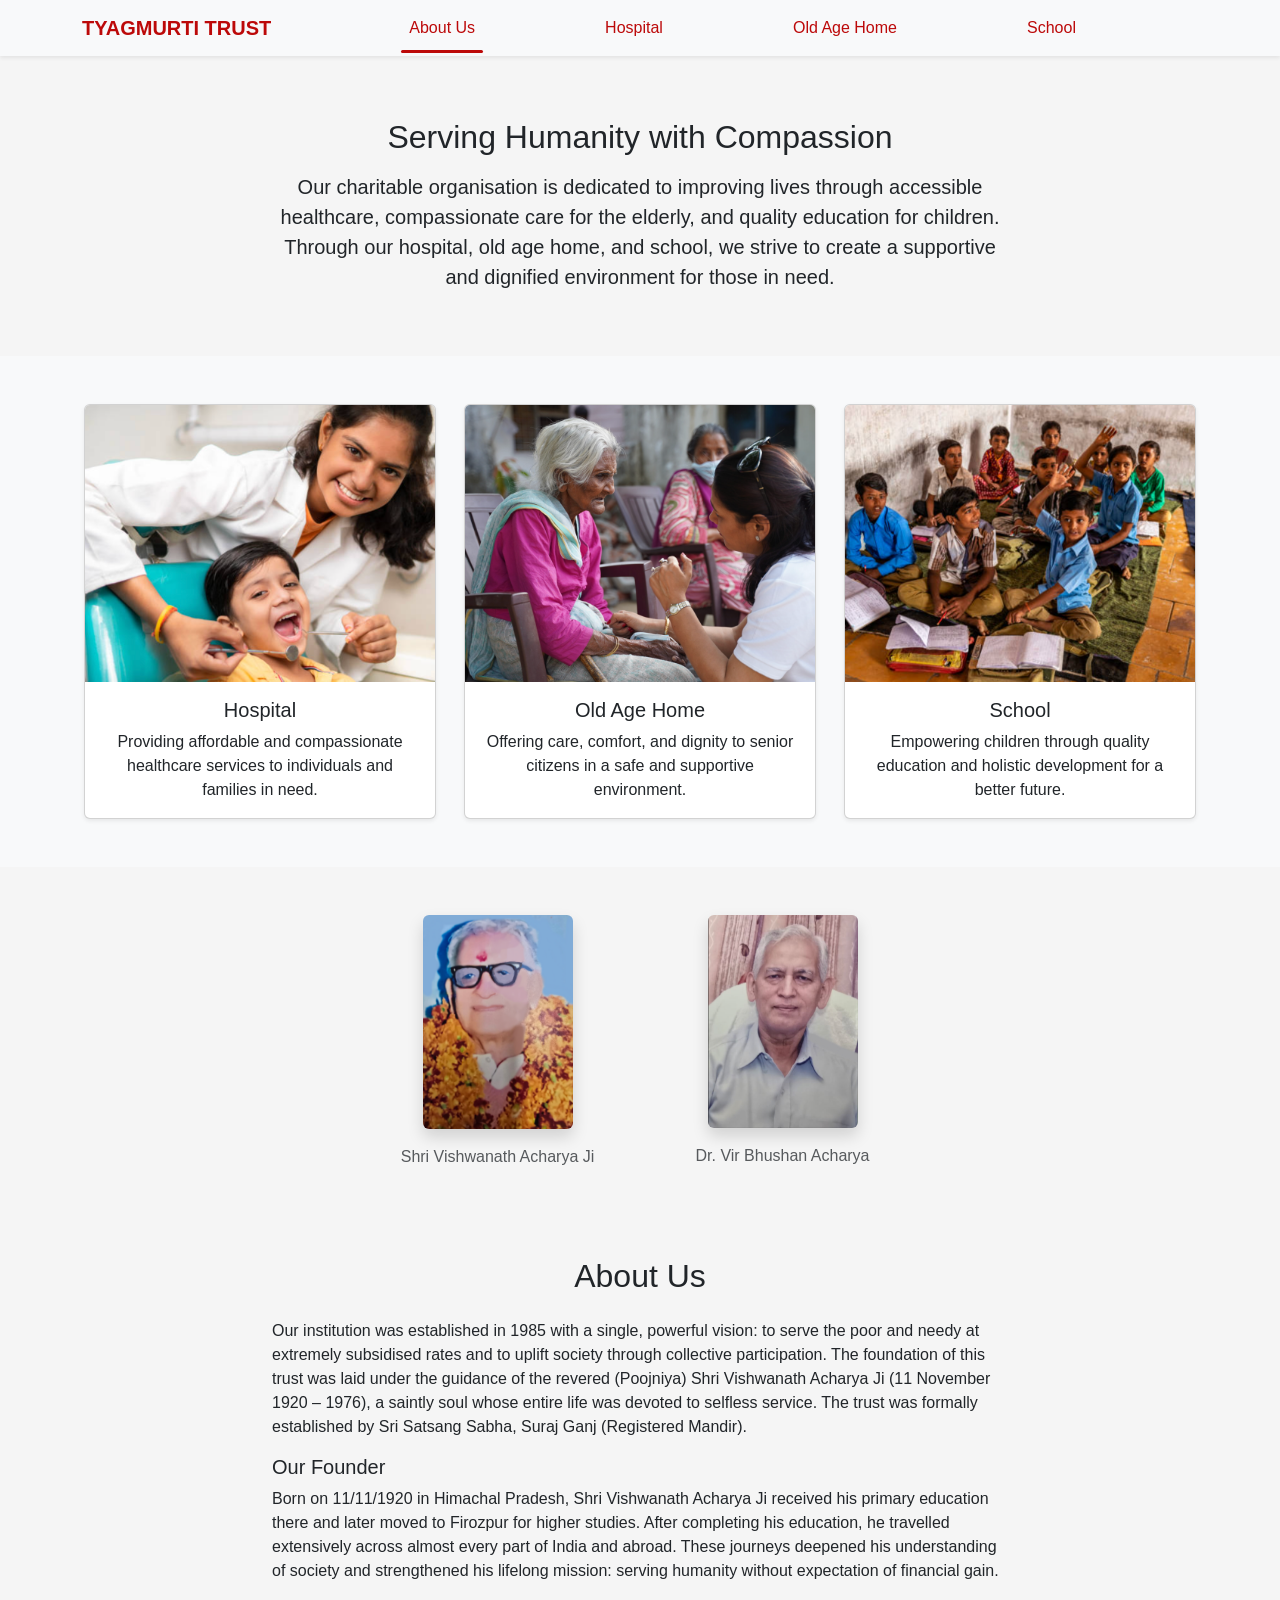
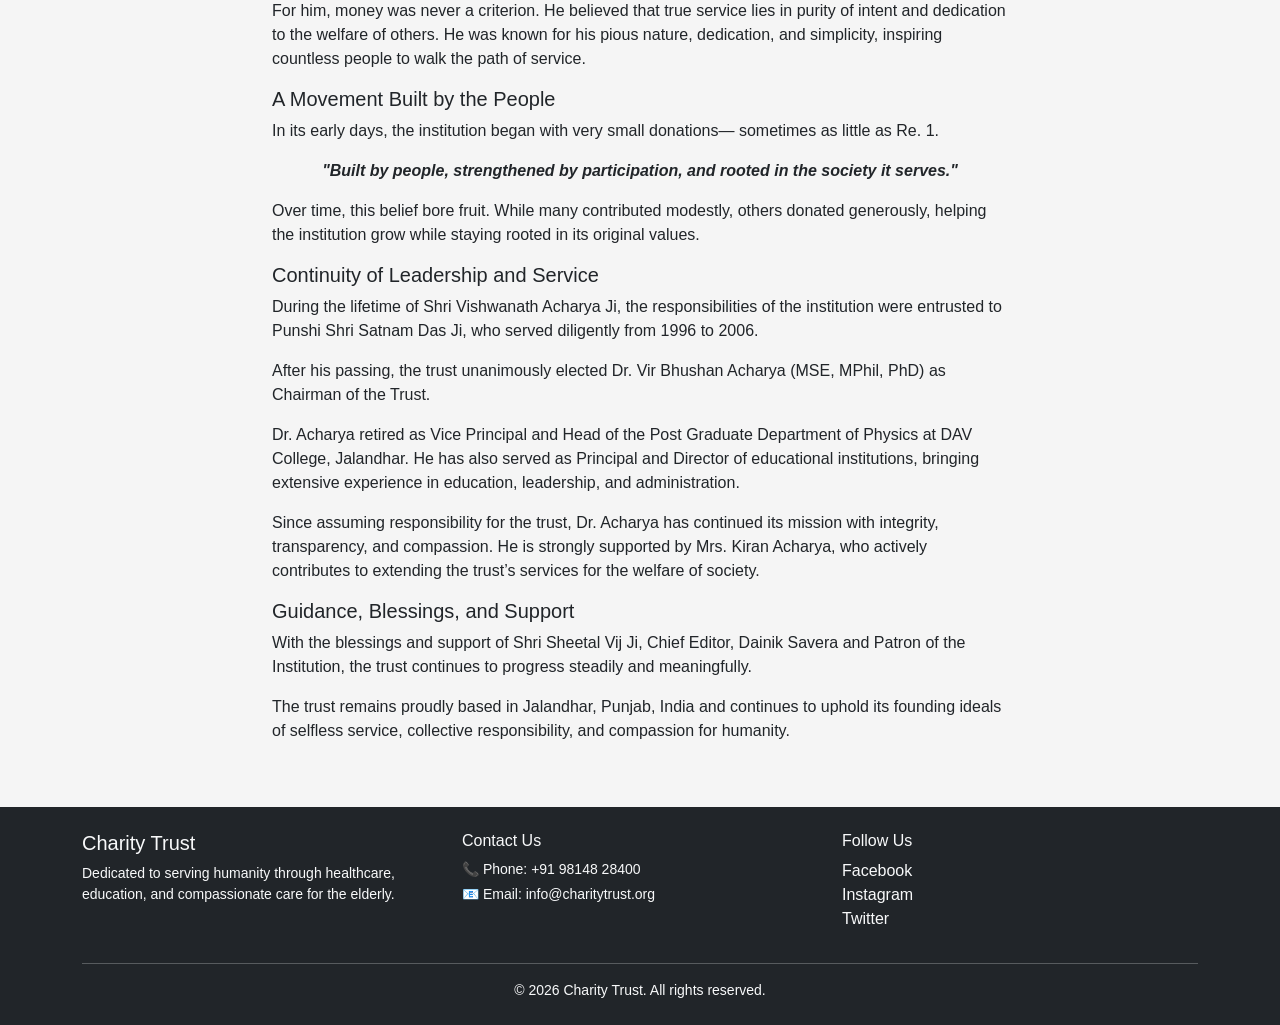
==== commit 1a0fe480: "merging index and about us and fixing navbar linking for the same" ====
--- a/index.html
+++ b/index.html
@@ -88,6 +88,136 @@
       </div>
     </div>
   </section>
+<section id="about" class="py-5">
+  <div class="container">
+
+    <div class="row justify-content-center mb-5">
+
+      <div class="col-md-3 text-center mb-4">
+        <img
+          src="images/aboutUs_images/chairman1.png"
+          alt="Shri Vishwanath Acharya Ji"
+          class="img-fluid rounded shadow mb-3"
+          style="max-width:150px;"
+        >
+        <p class="text-muted">Shri Vishwanath Acharya Ji</p>
+      </div>
+
+      <div class="col-md-3 text-center mb-4">
+        <img
+          src="images/aboutUs_images/chairman2.png"
+          alt="Dr. Vir Bhushan Acharya"
+          class="img-fluid rounded shadow mb-3"
+          style="max-width:150px;"
+        >
+        <p class="text-muted">Dr. Vir Bhushan Acharya</p>
+      </div>
+
+    </div>
+
+    <div class="row justify-content-center">
+      <div class="col-lg-8">
+
+        <h2 class="mb-4 text-center">About Us</h2>
+
+        <p>
+          Our institution was established in 1985 with a single, powerful vision:
+          to serve the poor and needy at extremely subsidised rates and to uplift
+          society through collective participation. The foundation of this trust
+          was laid under the guidance of the revered (Poojniya)
+          Shri Vishwanath Acharya Ji (11 November 1920 – 1976), a saintly soul
+          whose entire life was devoted to selfless service.
+          The trust was formally established by Sri Satsang Sabha,
+          Suraj Ganj (Registered Mandir).
+        </p>
+
+        <h5>Our Founder</h5>
+
+        <p>
+          Born on 11/11/1920 in Himachal Pradesh, Shri Vishwanath Acharya Ji
+          received his primary education there and later moved to Firozpur for
+          higher studies. After completing his education, he travelled extensively
+          across almost every part of India and abroad. These journeys deepened
+          his understanding of society and strengthened his lifelong mission:
+          serving humanity without expectation of financial gain.
+        </p>
+
+        <p>
+          For him, money was never a criterion. He believed that true service
+          lies in purity of intent and dedication to the welfare of others.
+          He was known for his pious nature, dedication, and simplicity,
+          inspiring countless people to walk the path of service.
+        </p>
+
+        <h5>A Movement Built by the People</h5>
+
+        <p>
+          In its early days, the institution began with very small donations—
+          sometimes as little as Re. 1.
+        </p>
+
+        <p class="text-center">
+          <strong>
+            <em>
+              "Built by people, strengthened by participation,
+              and rooted in the society it serves."
+            </em>
+          </strong>
+        </p>
+
+        <p>
+          Over time, this belief bore fruit. While many contributed modestly,
+          others donated generously, helping the institution grow while staying
+          rooted in its original values.
+        </p>
+
+        <h5>Continuity of Leadership and Service</h5>
+
+        <p>
+          During the lifetime of Shri Vishwanath Acharya Ji, the responsibilities
+          of the institution were entrusted to Punshi Shri Satnam Das Ji, who
+          served diligently from 1996 to 2006.
+        </p>
+
+        <p>
+          After his passing, the trust unanimously elected Dr. Vir Bhushan
+          Acharya (MSE, MPhil, PhD) as Chairman of the Trust.
+        </p>
+
+        <p>
+          Dr. Acharya retired as Vice Principal and Head of the Post Graduate
+          Department of Physics at DAV College, Jalandhar. He has also served
+          as Principal and Director of educational institutions, bringing
+          extensive experience in education, leadership, and administration.
+        </p>
+
+        <p>
+          Since assuming responsibility for the trust, Dr. Acharya has continued
+          its mission with integrity, transparency, and compassion. He is strongly
+          supported by Mrs. Kiran Acharya, who actively contributes to extending
+          the trust’s services for the welfare of society.
+        </p>
+
+        <h5>Guidance, Blessings, and Support</h5>
+
+        <p>
+          With the blessings and support of Shri Sheetal Vij Ji, Chief Editor,
+          Dainik Savera and Patron of the Institution, the trust continues to
+          progress steadily and meaningfully.
+        </p>
+
+        <p>
+          The trust remains proudly based in Jalandhar, Punjab, India and
+          continues to uphold its founding ideals of selfless service,
+          collective responsibility, and compassion for humanity.
+        </p>
+
+      </div>
+    </div>
+
+  </div>
+</section>
+
 
   <!-- Footer injected here by navbar-loader.js -->
   <div id="footer-placeholder"></div>
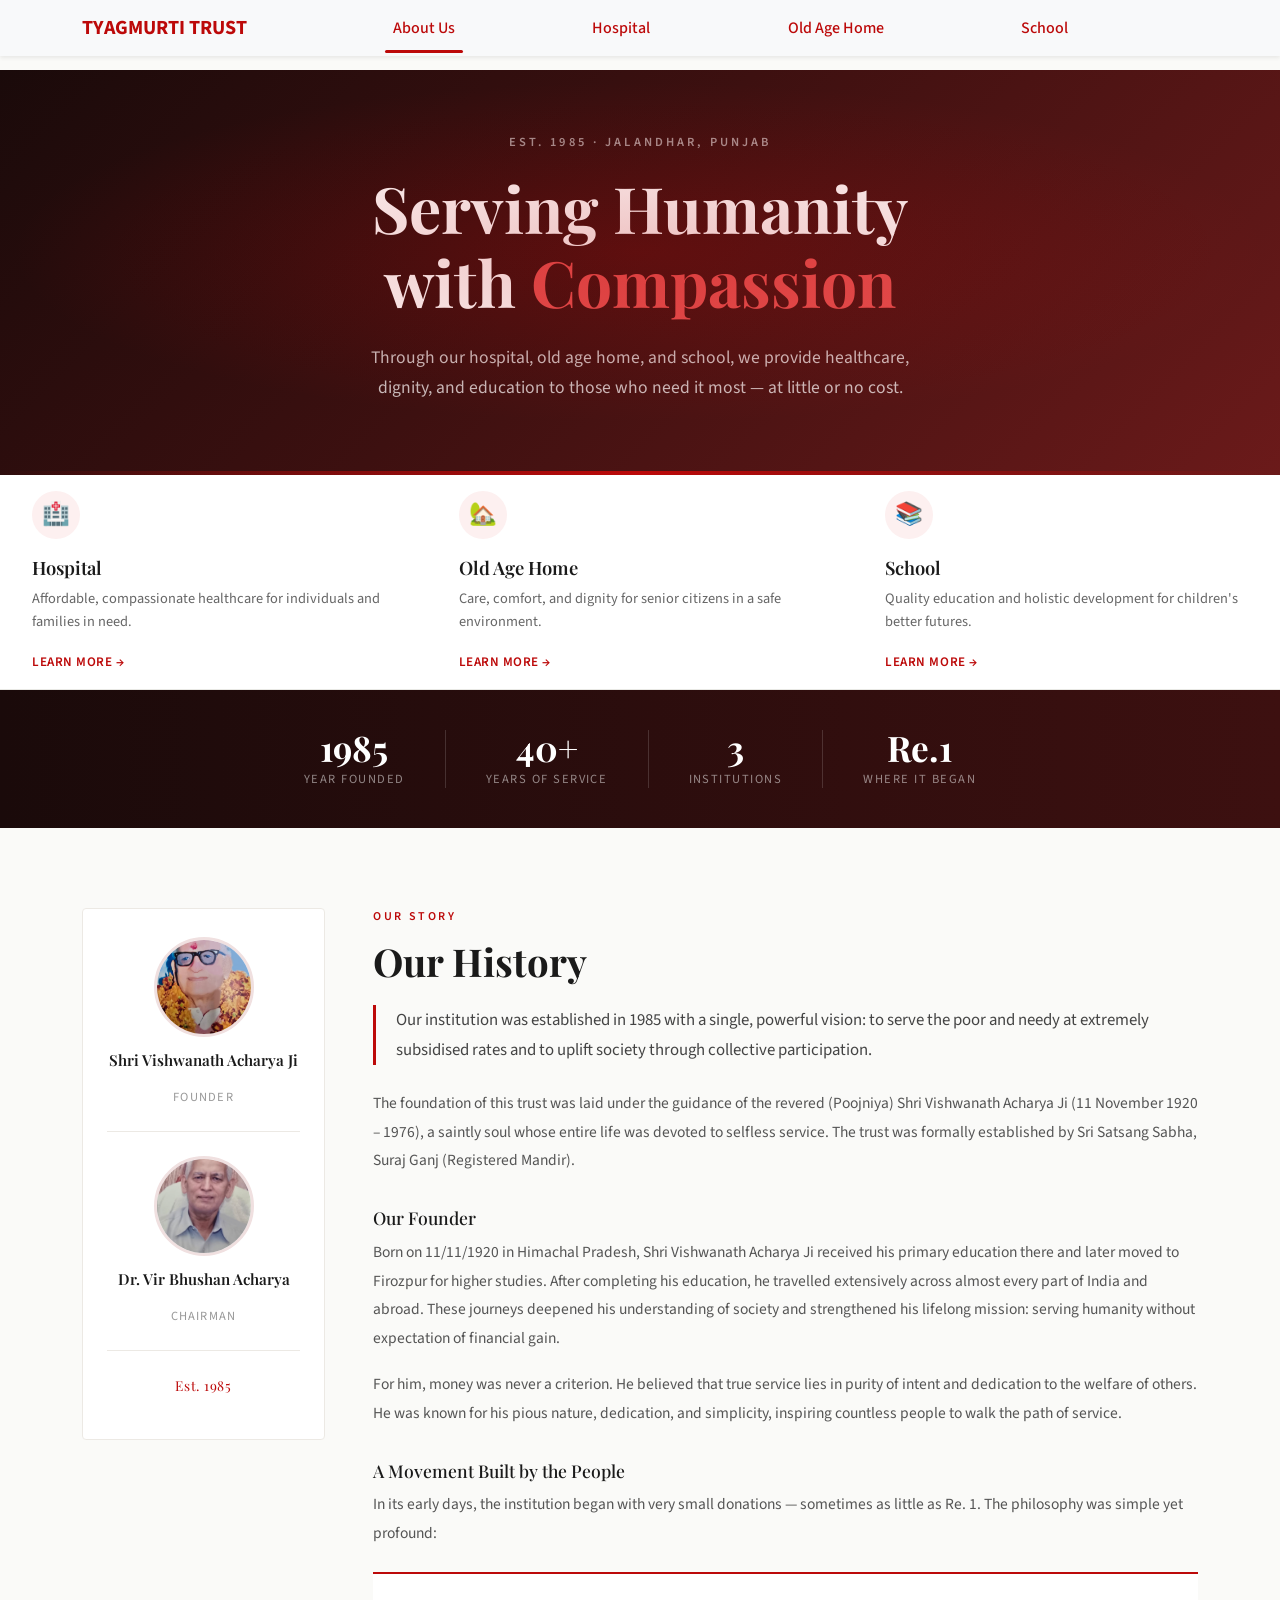
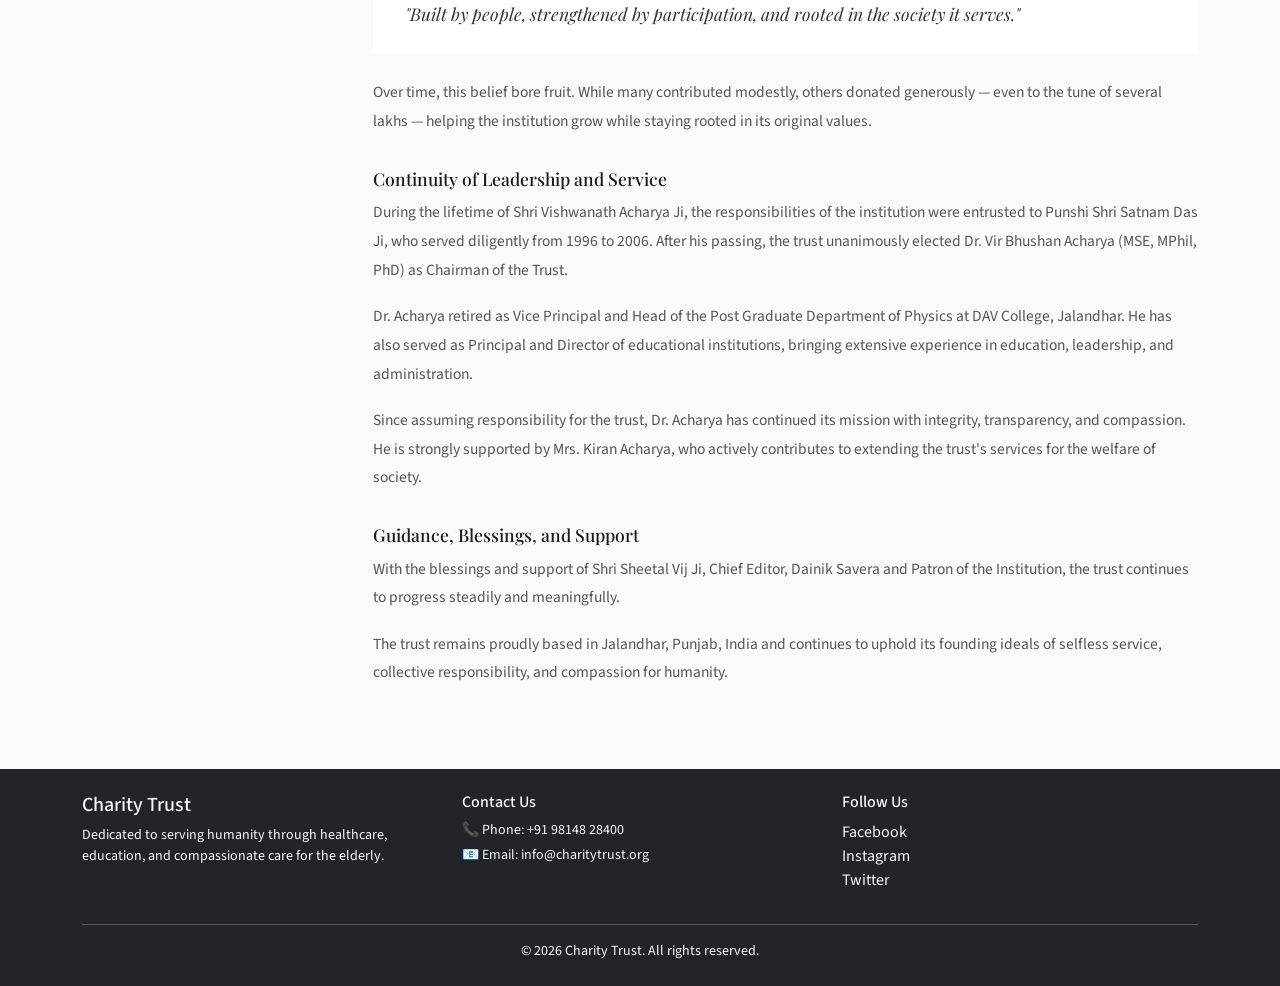
==== commit 02073b91: "formatting landing page" ====
--- a/index.html
+++ b/index.html
@@ -6,220 +6,586 @@
   <title>Charitable Organisation | Tyagmurti Trust</title>
 
   <link href="https://cdn.jsdelivr.net/npm/bootstrap@5.3.2/dist/css/bootstrap.min.css" rel="stylesheet">
+  <link rel="preconnect" href="https://fonts.googleapis.com">
+  <link rel="preconnect" href="https://fonts.gstatic.com" crossorigin>
+  <link href="https://fonts.googleapis.com/css2?family=Playfair+Display:wght@600;700&family=Source+Sans+3:wght@400;500;600&display=swap" rel="stylesheet">
   <link rel="stylesheet" href="css/custom.css">
+
+  <style>
+    /* ── Page-specific overrides (index only) ── */
+
+    body {
+      font-family: 'Source Sans 3', sans-serif;
+      background-color: #fafaf8;
+    }
+
+    /* ── HERO ── */
+    .hero {
+      background: linear-gradient(135deg, #1a0a0a 0%, #3d1010 45%, #6b1a1a 100%);
+      min-height: 45vh;
+      display: flex;
+      flex-direction: column;
+      align-items: center;
+      justify-content: center;
+      text-align: center;
+      position: relative;
+      overflow: hidden;
+      padding: 6rem 1.5rem 4rem;
+    }
+
+    /* Subtle radial glow behind text */
+    .hero::before {
+      content: '';
+      position: absolute;
+      inset: 0;
+      background: radial-gradient(ellipse 70% 60% at 50% 45%, rgba(188,9,9,0.25) 0%, transparent 70%);
+      pointer-events: none;
+    }
+
+    /* Decorative horizontal rule lines */
+    .hero::after {
+      content: '';
+      position: absolute;
+      bottom: 0;
+      left: 0;
+      right: 0;
+      height: 4px;
+      background: linear-gradient(90deg, transparent, rgb(188,9,9), transparent);
+    }
+
+    .hero-eyebrow {
+      font-family: 'Source Sans 3', sans-serif;
+      font-size: 0.78rem;
+      font-weight: 600;
+      letter-spacing: 0.25em;
+      text-transform: uppercase;
+      color: rgba(255,255,255,0.55);
+      margin-bottom: 1.25rem;
+    }
+
+    .hero-title {
+      font-family: 'Playfair Display', serif;
+      font-size: clamp(2.4rem, 5vw, 4rem);
+      font-weight: 700;
+      color: #fff;
+      line-height: 1.15;
+      margin-bottom: 1.5rem;
+      max-width: 700px;
+    }
+
+    .hero-title span {
+      color: rgb(230, 80, 80);
+    }
+
+    .hero-subtitle {
+      font-size: 1.1rem;
+      color: rgba(255,255,255,0.72);
+      max-width: 560px;
+      line-height: 1.75;
+      margin-bottom: 2.5rem;
+    }
+
+    .hero-cta {
+      display: inline-block;
+      background: rgb(188,9,9);
+      color: #fff;
+      padding: 0.85rem 2.5rem;
+      border-radius: 2px;
+      font-weight: 600;
+      font-size: 0.95rem;
+      letter-spacing: 0.05em;
+      text-decoration: none;
+      transition: background 0.2s, transform 0.2s;
+    }
+
+    .hero-cta:hover {
+      background: rgb(210, 20, 20);
+      color: #fff;
+      transform: translateY(-2px);
+    }
+
+    .hero-scroll-hint {
+      position: absolute;
+      bottom: 1.8rem;
+      left: 50%;
+      transform: translateX(-50%);
+      color: rgba(255,255,255,0.35);
+      font-size: 0.75rem;
+      letter-spacing: 0.15em;
+      text-transform: uppercase;
+      display: flex;
+      flex-direction: column;
+      align-items: center;
+      gap: 0.4rem;
+    }
+
+    .hero-scroll-hint::after {
+      content: '';
+      display: block;
+      width: 1px;
+      height: 36px;
+      background: linear-gradient(to bottom, rgba(255,255,255,0.4), transparent);
+      animation: scrollLine 1.8s ease-in-out infinite;
+    }
+
+    @keyframes scrollLine {
+      0%, 100% { opacity: 0.3; transform: scaleY(1); }
+      50%       { opacity: 0.9; transform: scaleY(1.15); }
+    }
+
+    /* ── SERVICES STRIP ── */
+    .services-strip {
+      background: #fff;
+      border-bottom: 1px solid #e8e8e4;
+    }
+
+    .service-card-link {
+      text-decoration: none;
+      color: inherit;
+      display: block;
+    }
+
+    .service-card {
+      padding: 1rem 2rem;
+      border-right: 1px solid #e8e8e4;
+      transition: background 0.2s;
+      height: 100%;
+    }
+
+    .service-card:last-child {
+      border-right: none;
+    }
+
+    .service-card:hover {
+      background: #fdf5f5;
+    }
+
+    .service-icon {
+      width: 48px;
+      height: 48px;
+      border-radius: 50%;
+      background: #fdf0f0;
+      display: flex;
+      align-items: center;
+      justify-content: center;
+      margin-bottom: 1.1rem;
+      font-size: 1.4rem;
+    }
+
+    .service-card h5 {
+      font-family: 'Playfair Display', serif;
+      font-size: 1.15rem;
+      font-weight: 600;
+      color: #1a1a1a;
+      margin-bottom: 0.5rem;
+    }
+
+    .service-card p {
+      font-size: 0.9rem;
+      color: #666;
+      line-height: 1.6;
+      margin-bottom: 1rem;
+    }
+
+    .service-card .arrow-link {
+      font-size: 0.82rem;
+      font-weight: 600;
+      color: rgb(188,9,9);
+      letter-spacing: 0.04em;
+      text-transform: uppercase;
+    }
+
+    /* ── STATS BAR ── */
+    .stats-bar {
+      background: linear-gradient(90deg, #1a0a0a, #3d1010);
+      padding: 2.5rem 0;
+    }
+
+    .stat-item {
+      text-align: center;
+      padding: 0 1rem;
+    }
+
+    .stat-number {
+      font-family: 'Playfair Display', serif;
+      font-size: 2.2rem;
+      font-weight: 700;
+      color: #fff;
+      line-height: 1;
+    }
+
+    .stat-label {
+      font-size: 0.78rem;
+      letter-spacing: 0.12em;
+      text-transform: uppercase;
+      color: rgba(255,255,255,0.5);
+      margin-top: 0.3rem;
+    }
+
+    .stat-divider {
+      width: 1px;
+      background: rgba(255,255,255,0.15);
+      align-self: stretch;
+    }
+
+    /* ── HISTORY SECTION ── */
+    .history-section {
+      background: #fafaf8;
+      padding: 5rem 0 4rem;
+    }
+
+    .section-label {
+      font-size: 0.75rem;
+      font-weight: 600;
+      letter-spacing: 0.22em;
+      text-transform: uppercase;
+      color: rgb(188,9,9);
+      margin-bottom: 0.75rem;
+    }
+
+    .section-heading {
+      font-family: 'Playfair Display', serif;
+      font-size: clamp(1.8rem, 3vw, 2.5rem);
+      font-weight: 700;
+      color: #1a1a1a;
+      line-height: 1.2;
+      margin-bottom: 1.25rem;
+    }
+
+    .history-intro {
+      font-size: 1.05rem;
+      color: #444;
+      line-height: 1.8;
+      margin-bottom: 1.5rem;
+      border-left: 3px solid rgb(188,9,9);
+      padding-left: 1.25rem;
+    }
+
+    .history-body p {
+      font-size: 0.97rem;
+      color: #555;
+      line-height: 1.85;
+      margin-bottom: 1.1rem;
+    }
+
+    .history-body h5 {
+      font-family: 'Playfair Display', serif;
+      font-size: 1.1rem;
+      color: #1a1a1a;
+      margin-top: 2rem;
+      margin-bottom: 0.6rem;
+    }
+
+    .blockquote-pull {
+      border-left: none;
+      padding: 1.5rem 2rem;
+      background: #fff;
+      border-top: 2px solid rgb(188,9,9);
+      margin: 1.5rem 0;
+    }
+
+    .blockquote-pull p {
+      font-family: 'Playfair Display', serif;
+      font-size: 1.1rem !important;
+      font-style: italic;
+      color: #333 !important;
+      margin-bottom: 0 !important;
+    }
+
+    /* Chairman cards */
+    .chairman-card {
+      background: #fff;
+      border: 1px solid #ece9e4;
+      border-radius: 4px;
+      padding: 1.75rem 1.5rem;
+      text-align: center;
+      position: sticky;
+      top: 100px;
+    }
+
+    .chairman-card img {
+      width: 100px;
+      height: 100px;
+      object-fit: cover;
+      border-radius: 50%;
+      border: 3px solid #f0e0e0;
+      margin-bottom: 0.75rem;
+    }
+
+    .chairman-card .name {
+      font-family: 'Playfair Display', serif;
+      font-size: 0.95rem;
+      font-weight: 600;
+      color: #1a1a1a;
+    }
+
+    .chairman-card .role {
+      font-size: 0.78rem;
+      color: #999;
+      text-transform: uppercase;
+      letter-spacing: 0.1em;
+      margin-top: 0.2rem;
+    }
+
+    .chairman-divider {
+      height: 1px;
+      background: #ece9e4;
+      margin: 1.5rem 0;
+    }
+
+    .est-badge {
+      font-family: 'Playfair Display', serif;
+      font-size: 0.85rem;
+      color: rgb(188,9,9);
+      letter-spacing: 0.05em;
+    }
+
+    /* ── DONATE BANNER ── */
+    .donate-banner {
+      background: rgb(188,9,9);
+      padding: 4rem 0;
+      text-align: center;
+    }
+
+    .donate-banner h3 {
+      font-family: 'Playfair Display', serif;
+      color: #fff;
+      font-size: 1.9rem;
+      margin-bottom: 0.75rem;
+    }
+
+    .donate-banner p {
+      color: rgba(255,255,255,0.8);
+      font-size: 1rem;
+      margin-bottom: 1.75rem;
+    }
+
+    .btn-donate-white {
+      background: #fff;
+      color: rgb(188,9,9);
+      font-weight: 700;
+      padding: 0.85rem 2.5rem;
+      border-radius: 2px;
+      text-decoration: none;
+      font-size: 0.95rem;
+      letter-spacing: 0.05em;
+      display: inline-block;
+      transition: transform 0.2s, box-shadow 0.2s;
+    }
+
+    .btn-donate-white:hover {
+      color: rgb(188,9,9);
+      transform: translateY(-2px);
+      box-shadow: 0 6px 20px rgba(0,0,0,0.2);
+    }
+
+    @media (max-width: 768px) {
+      .service-card { border-right: none; border-bottom: 1px solid #e8e8e4; }
+      .stat-divider { display: none; }
+      .chairman-card { position: static; margin-bottom: 2rem; }
+    }
+  </style>
 </head>
 
 <body data-page="index">
 
-  <!-- Primary navbar injected here by navbar-loader.js -->
+  <!-- Primary navbar injected by navbar-loader.js -->
   <div id="primary-navbar-placeholder"></div>
 
-  <!-- Home intro -->
-  <section class="py-5">
+  <!-- ── HERO ── -->
+  <section class="hero">
+    <p class="hero-eyebrow">Est. 1985 · Jalandhar, Punjab</p>
+    <h1 class="hero-title">Serving Humanity<br>with <span>Compassion</span></h1>
+    <p class="hero-subtitle">
+      Through our hospital, old age home, and school, we provide healthcare,
+      dignity, and education to those who need it most — at little or no cost.
+    </p>
+  </section>
+
+  <!-- ── SERVICES STRIP ── -->
+  <div class="services-strip">
+    <div class="container-fluid px-0">
+      <div class="row g-0">
+
+        <div class="col-md-4">
+          <a href="hospital.html" class="service-card-link">
+            <div class="service-card">
+              <div class="service-icon">🏥</div>
+              <h5>Hospital</h5>
+              <p>Affordable, compassionate healthcare for individuals and families in need.</p>
+              <span class="arrow-link">Learn more →</span>
+            </div>
+          </a>
+        </div>
+
+        <div class="col-md-4">
+          <a href="old-age-home.html" class="service-card-link">
+            <div class="service-card">
+              <div class="service-icon">🏡</div>
+              <h5>Old Age Home</h5>
+              <p>Care, comfort, and dignity for senior citizens in a safe environment.</p>
+              <span class="arrow-link">Learn more →</span>
+            </div>
+          </a>
+        </div>
+
+        <div class="col-md-4">
+          <a href="school.html" class="service-card-link">
+            <div class="service-card">
+              <div class="service-icon">📚</div>
+              <h5>School</h5>
+              <p>Quality education and holistic development for children's better futures.</p>
+              <span class="arrow-link">Learn more →</span>
+            </div>
+          </a>
+        </div>
+
+      </div>
+    </div>
+  </div>
+
+  <!-- ── STATS BAR ── -->
+  <div class="stats-bar">
     <div class="container">
-      <div class="row justify-content-center">
-        <div class="col-lg-8 text-center">
-          <h2 class="mb-3">Serving Humanity with Compassion</h2>
-          <p class="lead">
-            Our charitable organisation is dedicated to improving lives through
-            accessible healthcare, compassionate care for the elderly, and
-            quality education for children. Through our hospital, old age home,
-            and school, we strive to create a supportive and dignified environment
-            for those in need.
+      <div class="d-flex justify-content-center align-items-stretch flex-wrap gap-4">
+        <div class="stat-item">
+          <div class="stat-number">1985</div>
+          <div class="stat-label">Year Founded</div>
+        </div>
+        <div class="stat-divider d-none d-md-block"></div>
+        <div class="stat-item">
+          <div class="stat-number">40+</div>
+          <div class="stat-label">Years of Service</div>
+        </div>
+        <div class="stat-divider d-none d-md-block"></div>
+        <div class="stat-item">
+          <div class="stat-number">3</div>
+          <div class="stat-label">Institutions</div>
+        </div>
+        <div class="stat-divider d-none d-md-block"></div>
+        <div class="stat-item">
+          <div class="stat-number">Re.1</div>
+          <div class="stat-label">Where It Began</div>
+        </div>
+      </div>
+    </div>
+  </div>
+
+  <!-- ── OUR HISTORY ── -->
+  <section id="history" class="history-section">
+    <div class="container">
+      <div class="row g-5">
+
+        <!-- Left: sticky chairman cards -->
+        <div class="col-lg-3 d-none d-lg-block">
+          <div class="chairman-card">
+            <img src="images/aboutUs_images/chairman1.png" alt="Shri Vishwanath Acharya Ji">
+            <p class="name">Shri Vishwanath Acharya Ji</p>
+            <p class="role">Founder</p>
+            <div class="chairman-divider"></div>
+            <img src="images/aboutUs_images/chairman2.png" alt="Dr. Vir Bhushan Acharya">
+            <p class="name">Dr. Vir Bhushan Acharya</p>
+            <p class="role">Chairman</p>
+            <div class="chairman-divider"></div>
+            <p class="est-badge">Est. 1985</p>
+          </div>
+        </div>
+
+        <!-- Right: history content -->
+        <div class="col-lg-9">
+          <p class="section-label">Our Story</p>
+          <h2 class="section-heading">Our History</h2>
+
+          <!-- Intro visible above the fold — prompts scrolling -->
+          <p class="history-intro">
+            Our institution was established in 1985 with a single, powerful vision:
+            to serve the poor and needy at extremely subsidised rates and to uplift
+            society through collective participation.
           </p>
-        </div>
+
+          <div class="history-body">
+
+            <p>
+              The foundation of this trust was laid under the guidance of the revered
+              (Poojniya) Shri Vishwanath Acharya Ji (11 November 1920 – 1976), a saintly
+              soul whose entire life was devoted to selfless service. The trust was formally
+              established by Sri Satsang Sabha, Suraj Ganj (Registered Mandir).
+            </p>
+
+            <h5>Our Founder</h5>
+            <p>
+              Born on 11/11/1920 in Himachal Pradesh, Shri Vishwanath Acharya Ji received
+              his primary education there and later moved to Firozpur for higher studies.
+              After completing his education, he travelled extensively across almost every
+              part of India and abroad. These journeys deepened his understanding of society
+              and strengthened his lifelong mission: serving humanity without expectation of
+              financial gain.
+            </p>
+            <p>
+              For him, money was never a criterion. He believed that true service lies in
+              purity of intent and dedication to the welfare of others. He was known for his
+              pious nature, dedication, and simplicity, inspiring countless people to walk
+              the path of service.
+            </p>
+
+            <h5>A Movement Built by the People</h5>
+            <p>
+              In its early days, the institution began with very small donations —
+              sometimes as little as Re. 1. The philosophy was simple yet profound:
+            </p>
+
+            <div class="blockquote-pull">
+              <p>"Built by people, strengthened by participation,
+              and rooted in the society it serves."</p>
+            </div>
+
+            <p>
+              Over time, this belief bore fruit. While many contributed modestly, others
+              donated generously — even to the tune of several lakhs — helping the
+              institution grow while staying rooted in its original values.
+            </p>
+
+            <h5>Continuity of Leadership and Service</h5>
+            <p>
+              During the lifetime of Shri Vishwanath Acharya Ji, the responsibilities of
+              the institution were entrusted to Punshi Shri Satnam Das Ji, who served
+              diligently from 1996 to 2006. After his passing, the trust unanimously elected
+              Dr. Vir Bhushan Acharya (MSE, MPhil, PhD) as Chairman of the Trust.
+            </p>
+            <p>
+              Dr. Acharya retired as Vice Principal and Head of the Post Graduate Department
+              of Physics at DAV College, Jalandhar. He has also served as Principal and
+              Director of educational institutions, bringing extensive experience in
+              education, leadership, and administration.
+            </p>
+            <p>
+              Since assuming responsibility for the trust, Dr. Acharya has continued its
+              mission with integrity, transparency, and compassion. He is strongly supported
+              by Mrs. Kiran Acharya, who actively contributes to extending the trust's
+              services for the welfare of society.
+            </p>
+
+            <h5>Guidance, Blessings, and Support</h5>
+            <p>
+              With the blessings and support of Shri Sheetal Vij Ji, Chief Editor, Dainik
+              Savera and Patron of the Institution, the trust continues to progress steadily
+              and meaningfully.
+            </p>
+            <p>
+              The trust remains proudly based in Jalandhar, Punjab, India and continues to
+              uphold its founding ideals of selfless service, collective responsibility,
+              and compassion for humanity.
+            </p>
+
+          </div>
+        </div>
+
       </div>
     </div>
   </section>
 
-  <!-- Service cards -->
-  <section class="py-5 bg-light">
-    <div class="container">
-      <div class="row justify-content-center g-4">
-
-        <!-- Hospital Card -->
-        <div class="col-lg-4 col-md-6">
-          <a href="hospital.html" class="text-decoration-none text-dark">
-            <div class="card h-100 shadow-sm mx-auto" style="max-width: 22rem;">
-              <img src="images/home_images/hospital_card_img.png" class="card-img-top" alt="Hospital">
-              <div class="card-body text-center">
-                <h5 class="card-title">Hospital</h5>
-                <p class="card-text">
-                  Providing affordable and compassionate healthcare services
-                  to individuals and families in need.
-                </p>
-              </div>
-            </div>
-          </a>
-        </div>
-
-        <!-- Old Age Home Card -->
-        <div class="col-lg-4 col-md-6">
-          <a href="old-age-home.html" class="text-decoration-none text-dark">
-            <div class="card h-100 shadow-sm mx-auto" style="max-width: 22rem;">
-              <img src="images/home_images/oah_card_img.png" class="card-img-top" alt="Old Age Home">
-              <div class="card-body text-center">
-                <h5 class="card-title">Old Age Home</h5>
-                <p class="card-text">
-                  Offering care, comfort, and dignity to senior citizens
-                  in a safe and supportive environment.
-                </p>
-              </div>
-            </div>
-          </a>
-        </div>
-
-        <!-- School Card -->
-        <div class="col-lg-4 col-md-6">
-          <a href="school.html" class="text-decoration-none text-dark">
-            <div class="card h-100 shadow-sm mx-auto" style="max-width: 22rem;">
-              <img src="images/home_images/school_card_img.png" class="card-img-top" alt="School">
-              <div class="card-body text-center">
-                <h5 class="card-title">School</h5>
-                <p class="card-text">
-                  Empowering children through quality education and
-                  holistic development for a better future.
-                </p>
-              </div>
-            </div>
-          </a>
-        </div>
-
-      </div>
-    </div>
-  </section>
-<section id="about" class="py-5">
-  <div class="container">
-
-    <div class="row justify-content-center mb-5">
-
-      <div class="col-md-3 text-center mb-4">
-        <img
-          src="images/aboutUs_images/chairman1.png"
-          alt="Shri Vishwanath Acharya Ji"
-          class="img-fluid rounded shadow mb-3"
-          style="max-width:150px;"
-        >
-        <p class="text-muted">Shri Vishwanath Acharya Ji</p>
-      </div>
-
-      <div class="col-md-3 text-center mb-4">
-        <img
-          src="images/aboutUs_images/chairman2.png"
-          alt="Dr. Vir Bhushan Acharya"
-          class="img-fluid rounded shadow mb-3"
-          style="max-width:150px;"
-        >
-        <p class="text-muted">Dr. Vir Bhushan Acharya</p>
-      </div>
-
-    </div>
-
-    <div class="row justify-content-center">
-      <div class="col-lg-8">
-
-        <h2 class="mb-4 text-center">About Us</h2>
-
-        <p>
-          Our institution was established in 1985 with a single, powerful vision:
-          to serve the poor and needy at extremely subsidised rates and to uplift
-          society through collective participation. The foundation of this trust
-          was laid under the guidance of the revered (Poojniya)
-          Shri Vishwanath Acharya Ji (11 November 1920 – 1976), a saintly soul
-          whose entire life was devoted to selfless service.
-          The trust was formally established by Sri Satsang Sabha,
-          Suraj Ganj (Registered Mandir).
-        </p>
-
-        <h5>Our Founder</h5>
-
-        <p>
-          Born on 11/11/1920 in Himachal Pradesh, Shri Vishwanath Acharya Ji
-          received his primary education there and later moved to Firozpur for
-          higher studies. After completing his education, he travelled extensively
-          across almost every part of India and abroad. These journeys deepened
-          his understanding of society and strengthened his lifelong mission:
-          serving humanity without expectation of financial gain.
-        </p>
-
-        <p>
-          For him, money was never a criterion. He believed that true service
-          lies in purity of intent and dedication to the welfare of others.
-          He was known for his pious nature, dedication, and simplicity,
-          inspiring countless people to walk the path of service.
-        </p>
-
-        <h5>A Movement Built by the People</h5>
-
-        <p>
-          In its early days, the institution began with very small donations—
-          sometimes as little as Re. 1.
-        </p>
-
-        <p class="text-center">
-          <strong>
-            <em>
-              "Built by people, strengthened by participation,
-              and rooted in the society it serves."
-            </em>
-          </strong>
-        </p>
-
-        <p>
-          Over time, this belief bore fruit. While many contributed modestly,
-          others donated generously, helping the institution grow while staying
-          rooted in its original values.
-        </p>
-
-        <h5>Continuity of Leadership and Service</h5>
-
-        <p>
-          During the lifetime of Shri Vishwanath Acharya Ji, the responsibilities
-          of the institution were entrusted to Punshi Shri Satnam Das Ji, who
-          served diligently from 1996 to 2006.
-        </p>
-
-        <p>
-          After his passing, the trust unanimously elected Dr. Vir Bhushan
-          Acharya (MSE, MPhil, PhD) as Chairman of the Trust.
-        </p>
-
-        <p>
-          Dr. Acharya retired as Vice Principal and Head of the Post Graduate
-          Department of Physics at DAV College, Jalandhar. He has also served
-          as Principal and Director of educational institutions, bringing
-          extensive experience in education, leadership, and administration.
-        </p>
-
-        <p>
-          Since assuming responsibility for the trust, Dr. Acharya has continued
-          its mission with integrity, transparency, and compassion. He is strongly
-          supported by Mrs. Kiran Acharya, who actively contributes to extending
-          the trust’s services for the welfare of society.
-        </p>
-
-        <h5>Guidance, Blessings, and Support</h5>
-
-        <p>
-          With the blessings and support of Shri Sheetal Vij Ji, Chief Editor,
-          Dainik Savera and Patron of the Institution, the trust continues to
-          progress steadily and meaningfully.
-        </p>
-
-        <p>
-          The trust remains proudly based in Jalandhar, Punjab, India and
-          continues to uphold its founding ideals of selfless service,
-          collective responsibility, and compassion for humanity.
-        </p>
-
-      </div>
-    </div>
-
-  </div>
-</section>
-
-
-  <!-- Footer injected here by navbar-loader.js -->
+
+  <!-- Footer injected by navbar-loader.js -->
   <div id="footer-placeholder"></div>
 
   <script src="https://cdn.jsdelivr.net/npm/bootstrap@5.3.2/dist/js/bootstrap.bundle.min.js"></script>
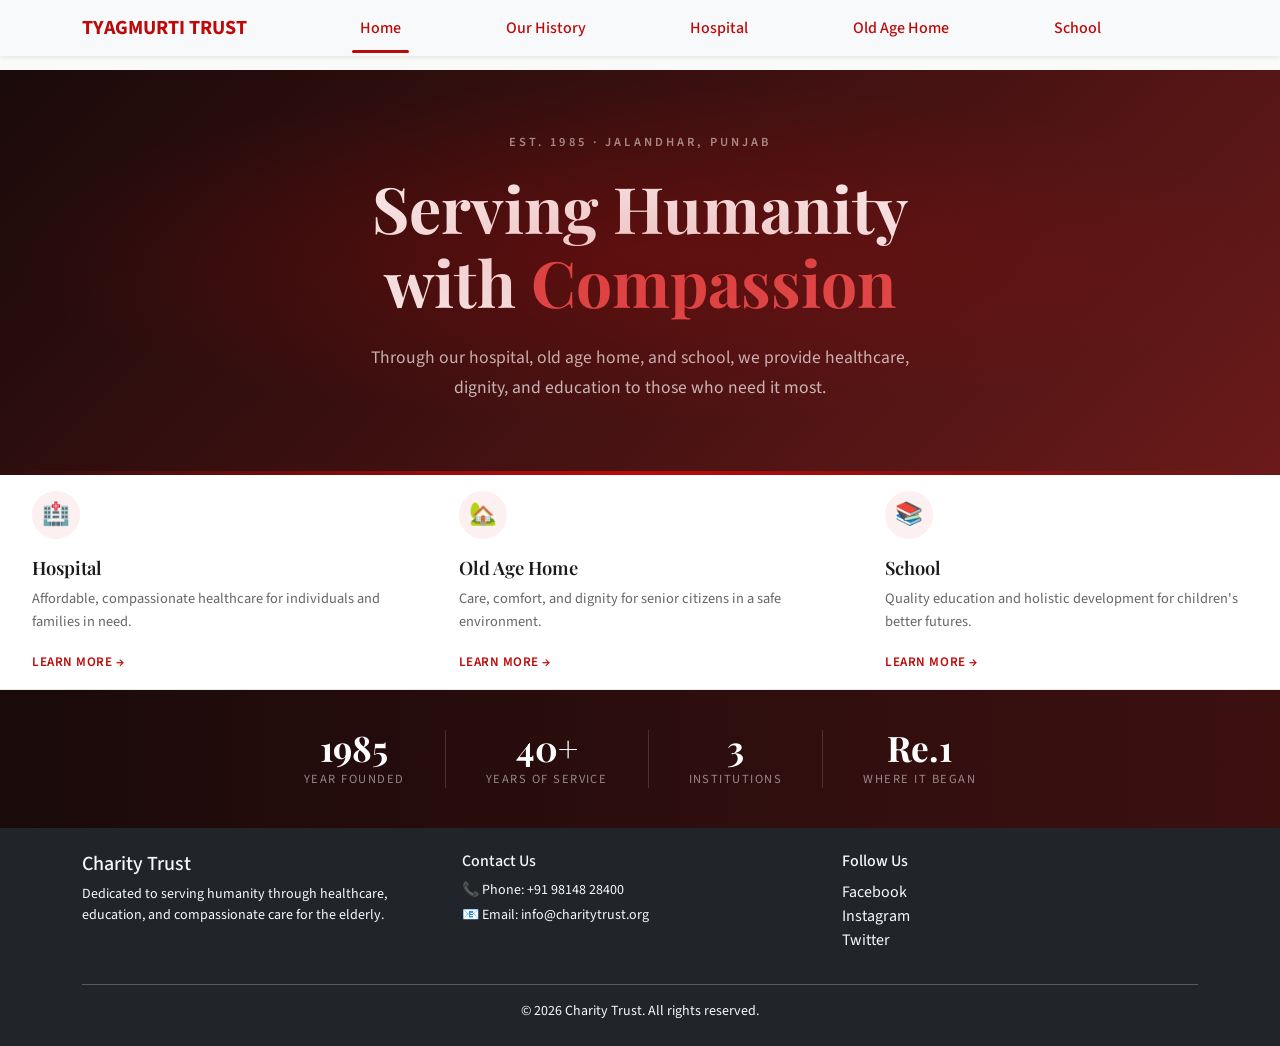
==== commit c5be2fca: "Adding Our History page" ====
--- a/index.html
+++ b/index.html
@@ -228,162 +228,6 @@
       align-self: stretch;
     }
 
-    /* ── HISTORY SECTION ── */
-    .history-section {
-      background: #fafaf8;
-      padding: 5rem 0 4rem;
-    }
-
-    .section-label {
-      font-size: 0.75rem;
-      font-weight: 600;
-      letter-spacing: 0.22em;
-      text-transform: uppercase;
-      color: rgb(188,9,9);
-      margin-bottom: 0.75rem;
-    }
-
-    .section-heading {
-      font-family: 'Playfair Display', serif;
-      font-size: clamp(1.8rem, 3vw, 2.5rem);
-      font-weight: 700;
-      color: #1a1a1a;
-      line-height: 1.2;
-      margin-bottom: 1.25rem;
-    }
-
-    .history-intro {
-      font-size: 1.05rem;
-      color: #444;
-      line-height: 1.8;
-      margin-bottom: 1.5rem;
-      border-left: 3px solid rgb(188,9,9);
-      padding-left: 1.25rem;
-    }
-
-    .history-body p {
-      font-size: 0.97rem;
-      color: #555;
-      line-height: 1.85;
-      margin-bottom: 1.1rem;
-    }
-
-    .history-body h5 {
-      font-family: 'Playfair Display', serif;
-      font-size: 1.1rem;
-      color: #1a1a1a;
-      margin-top: 2rem;
-      margin-bottom: 0.6rem;
-    }
-
-    .blockquote-pull {
-      border-left: none;
-      padding: 1.5rem 2rem;
-      background: #fff;
-      border-top: 2px solid rgb(188,9,9);
-      margin: 1.5rem 0;
-    }
-
-    .blockquote-pull p {
-      font-family: 'Playfair Display', serif;
-      font-size: 1.1rem !important;
-      font-style: italic;
-      color: #333 !important;
-      margin-bottom: 0 !important;
-    }
-
-    /* Chairman cards */
-    .chairman-card {
-      background: #fff;
-      border: 1px solid #ece9e4;
-      border-radius: 4px;
-      padding: 1.75rem 1.5rem;
-      text-align: center;
-      position: sticky;
-      top: 100px;
-    }
-
-    .chairman-card img {
-      width: 100px;
-      height: 100px;
-      object-fit: cover;
-      border-radius: 50%;
-      border: 3px solid #f0e0e0;
-      margin-bottom: 0.75rem;
-    }
-
-    .chairman-card .name {
-      font-family: 'Playfair Display', serif;
-      font-size: 0.95rem;
-      font-weight: 600;
-      color: #1a1a1a;
-    }
-
-    .chairman-card .role {
-      font-size: 0.78rem;
-      color: #999;
-      text-transform: uppercase;
-      letter-spacing: 0.1em;
-      margin-top: 0.2rem;
-    }
-
-    .chairman-divider {
-      height: 1px;
-      background: #ece9e4;
-      margin: 1.5rem 0;
-    }
-
-    .est-badge {
-      font-family: 'Playfair Display', serif;
-      font-size: 0.85rem;
-      color: rgb(188,9,9);
-      letter-spacing: 0.05em;
-    }
-
-    /* ── DONATE BANNER ── */
-    .donate-banner {
-      background: rgb(188,9,9);
-      padding: 4rem 0;
-      text-align: center;
-    }
-
-    .donate-banner h3 {
-      font-family: 'Playfair Display', serif;
-      color: #fff;
-      font-size: 1.9rem;
-      margin-bottom: 0.75rem;
-    }
-
-    .donate-banner p {
-      color: rgba(255,255,255,0.8);
-      font-size: 1rem;
-      margin-bottom: 1.75rem;
-    }
-
-    .btn-donate-white {
-      background: #fff;
-      color: rgb(188,9,9);
-      font-weight: 700;
-      padding: 0.85rem 2.5rem;
-      border-radius: 2px;
-      text-decoration: none;
-      font-size: 0.95rem;
-      letter-spacing: 0.05em;
-      display: inline-block;
-      transition: transform 0.2s, box-shadow 0.2s;
-    }
-
-    .btn-donate-white:hover {
-      color: rgb(188,9,9);
-      transform: translateY(-2px);
-      box-shadow: 0 6px 20px rgba(0,0,0,0.2);
-    }
-
-    @media (max-width: 768px) {
-      .service-card { border-right: none; border-bottom: 1px solid #e8e8e4; }
-      .stat-divider { display: none; }
-      .chairman-card { position: static; margin-bottom: 2rem; }
-    }
   </style>
 </head>
 
@@ -398,7 +242,7 @@
     <h1 class="hero-title">Serving Humanity<br>with <span>Compassion</span></h1>
     <p class="hero-subtitle">
       Through our hospital, old age home, and school, we provide healthcare,
-      dignity, and education to those who need it most — at little or no cost.
+      dignity, and education to those who need it most.
     </p>
   </section>
 
@@ -471,120 +315,7 @@
     </div>
   </div>
 
-  <!-- ── OUR HISTORY ── -->
-  <section id="history" class="history-section">
-    <div class="container">
-      <div class="row g-5">
-
-        <!-- Left: sticky chairman cards -->
-        <div class="col-lg-3 d-none d-lg-block">
-          <div class="chairman-card">
-            <img src="images/aboutUs_images/chairman1.png" alt="Shri Vishwanath Acharya Ji">
-            <p class="name">Shri Vishwanath Acharya Ji</p>
-            <p class="role">Founder</p>
-            <div class="chairman-divider"></div>
-            <img src="images/aboutUs_images/chairman2.png" alt="Dr. Vir Bhushan Acharya">
-            <p class="name">Dr. Vir Bhushan Acharya</p>
-            <p class="role">Chairman</p>
-            <div class="chairman-divider"></div>
-            <p class="est-badge">Est. 1985</p>
-          </div>
-        </div>
-
-        <!-- Right: history content -->
-        <div class="col-lg-9">
-          <p class="section-label">Our Story</p>
-          <h2 class="section-heading">Our History</h2>
-
-          <!-- Intro visible above the fold — prompts scrolling -->
-          <p class="history-intro">
-            Our institution was established in 1985 with a single, powerful vision:
-            to serve the poor and needy at extremely subsidised rates and to uplift
-            society through collective participation.
-          </p>
-
-          <div class="history-body">
-
-            <p>
-              The foundation of this trust was laid under the guidance of the revered
-              (Poojniya) Shri Vishwanath Acharya Ji (11 November 1920 – 1976), a saintly
-              soul whose entire life was devoted to selfless service. The trust was formally
-              established by Sri Satsang Sabha, Suraj Ganj (Registered Mandir).
-            </p>
-
-            <h5>Our Founder</h5>
-            <p>
-              Born on 11/11/1920 in Himachal Pradesh, Shri Vishwanath Acharya Ji received
-              his primary education there and later moved to Firozpur for higher studies.
-              After completing his education, he travelled extensively across almost every
-              part of India and abroad. These journeys deepened his understanding of society
-              and strengthened his lifelong mission: serving humanity without expectation of
-              financial gain.
-            </p>
-            <p>
-              For him, money was never a criterion. He believed that true service lies in
-              purity of intent and dedication to the welfare of others. He was known for his
-              pious nature, dedication, and simplicity, inspiring countless people to walk
-              the path of service.
-            </p>
-
-            <h5>A Movement Built by the People</h5>
-            <p>
-              In its early days, the institution began with very small donations —
-              sometimes as little as Re. 1. The philosophy was simple yet profound:
-            </p>
-
-            <div class="blockquote-pull">
-              <p>"Built by people, strengthened by participation,
-              and rooted in the society it serves."</p>
-            </div>
-
-            <p>
-              Over time, this belief bore fruit. While many contributed modestly, others
-              donated generously — even to the tune of several lakhs — helping the
-              institution grow while staying rooted in its original values.
-            </p>
-
-            <h5>Continuity of Leadership and Service</h5>
-            <p>
-              During the lifetime of Shri Vishwanath Acharya Ji, the responsibilities of
-              the institution were entrusted to Punshi Shri Satnam Das Ji, who served
-              diligently from 1996 to 2006. After his passing, the trust unanimously elected
-              Dr. Vir Bhushan Acharya (MSE, MPhil, PhD) as Chairman of the Trust.
-            </p>
-            <p>
-              Dr. Acharya retired as Vice Principal and Head of the Post Graduate Department
-              of Physics at DAV College, Jalandhar. He has also served as Principal and
-              Director of educational institutions, bringing extensive experience in
-              education, leadership, and administration.
-            </p>
-            <p>
-              Since assuming responsibility for the trust, Dr. Acharya has continued its
-              mission with integrity, transparency, and compassion. He is strongly supported
-              by Mrs. Kiran Acharya, who actively contributes to extending the trust's
-              services for the welfare of society.
-            </p>
-
-            <h5>Guidance, Blessings, and Support</h5>
-            <p>
-              With the blessings and support of Shri Sheetal Vij Ji, Chief Editor, Dainik
-              Savera and Patron of the Institution, the trust continues to progress steadily
-              and meaningfully.
-            </p>
-            <p>
-              The trust remains proudly based in Jalandhar, Punjab, India and continues to
-              uphold its founding ideals of selfless service, collective responsibility,
-              and compassion for humanity.
-            </p>
-
-          </div>
-        </div>
-
-      </div>
-    </div>
-  </section>
-
-
+  
   <!-- Footer injected by navbar-loader.js -->
   <div id="footer-placeholder"></div>
 
